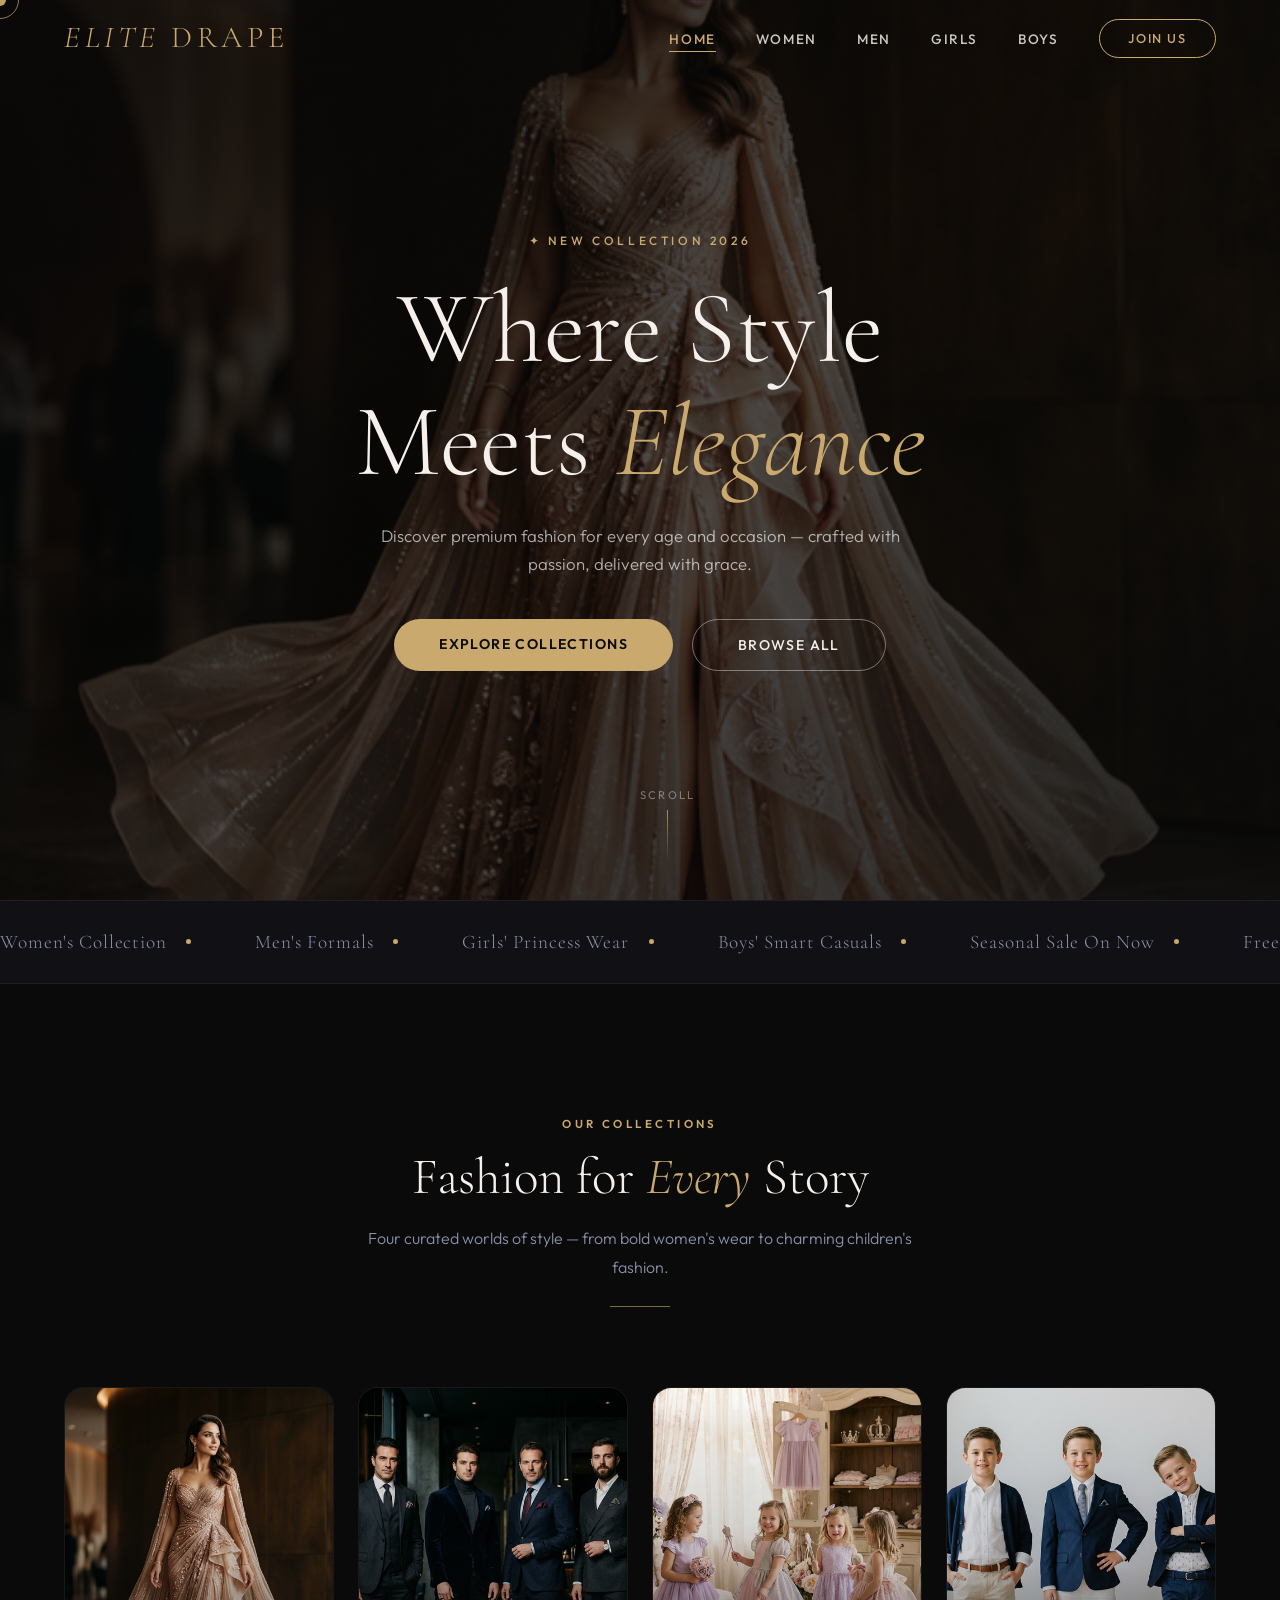
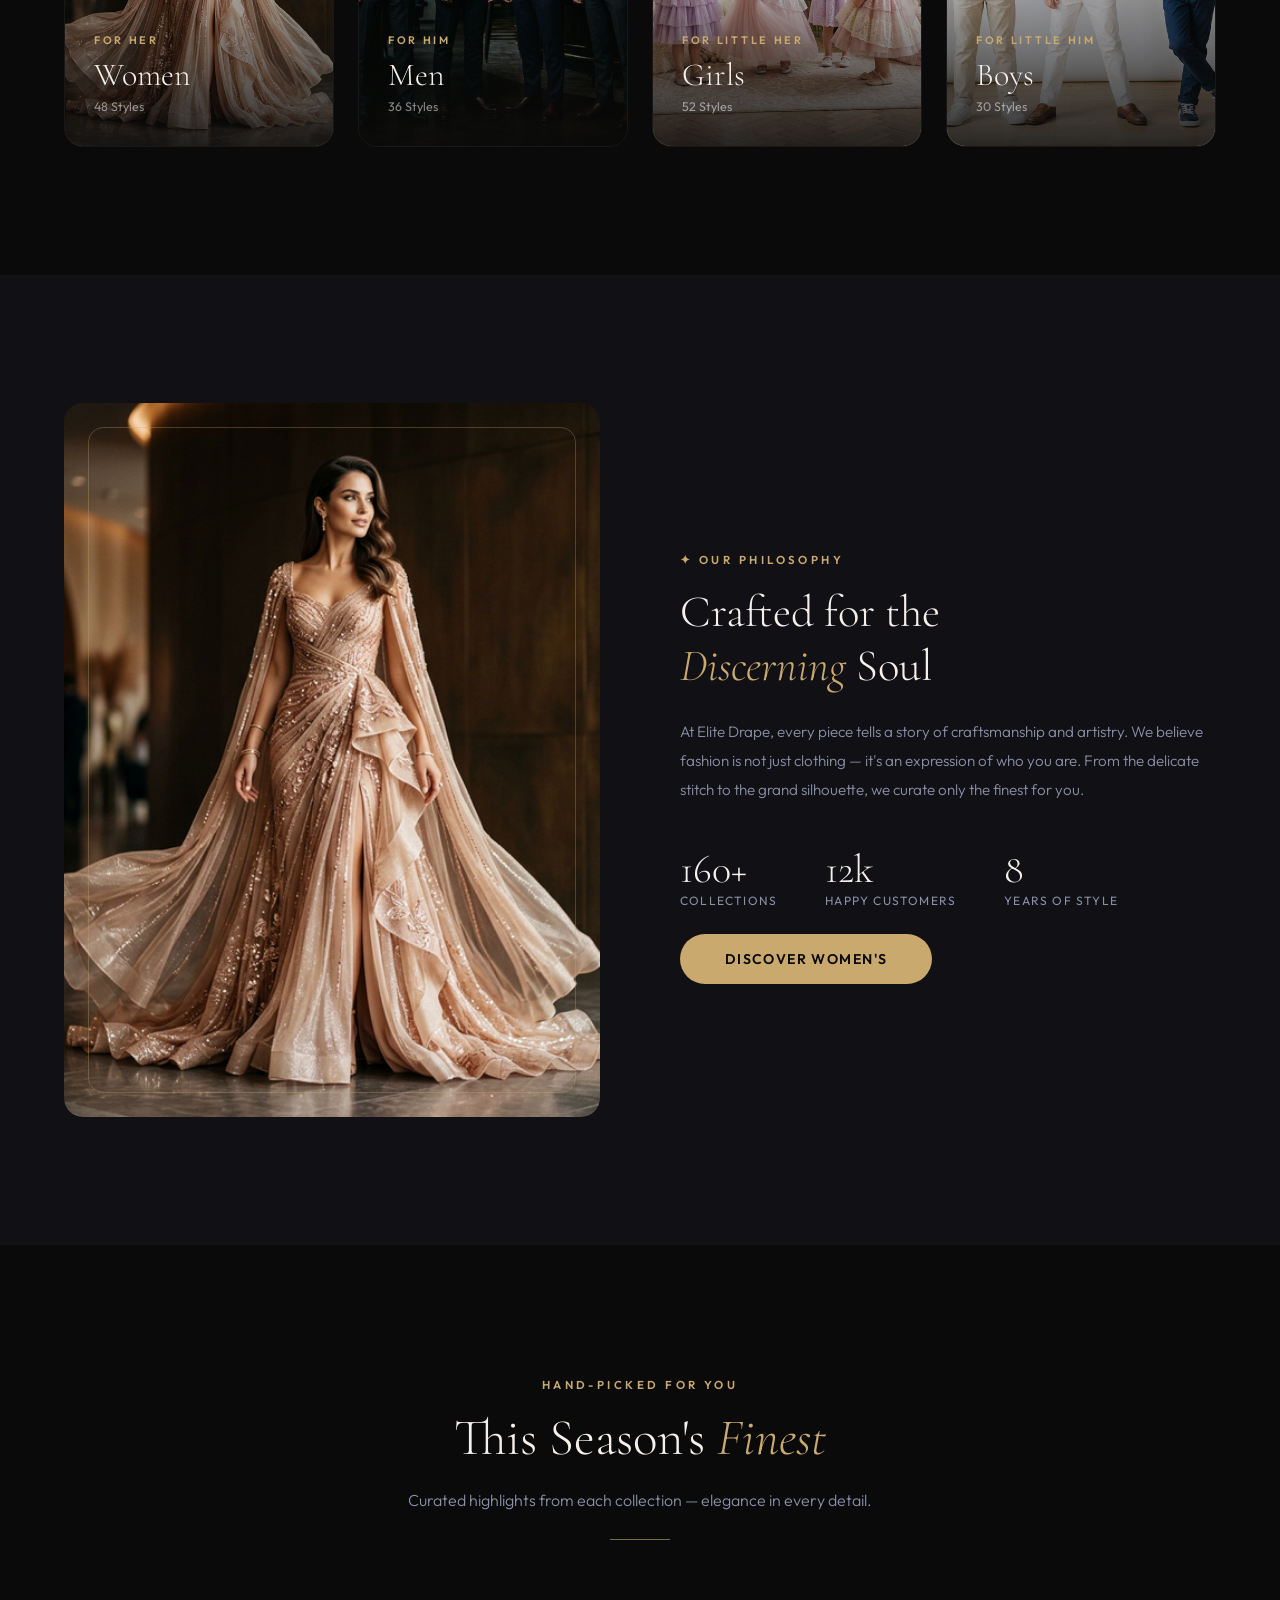
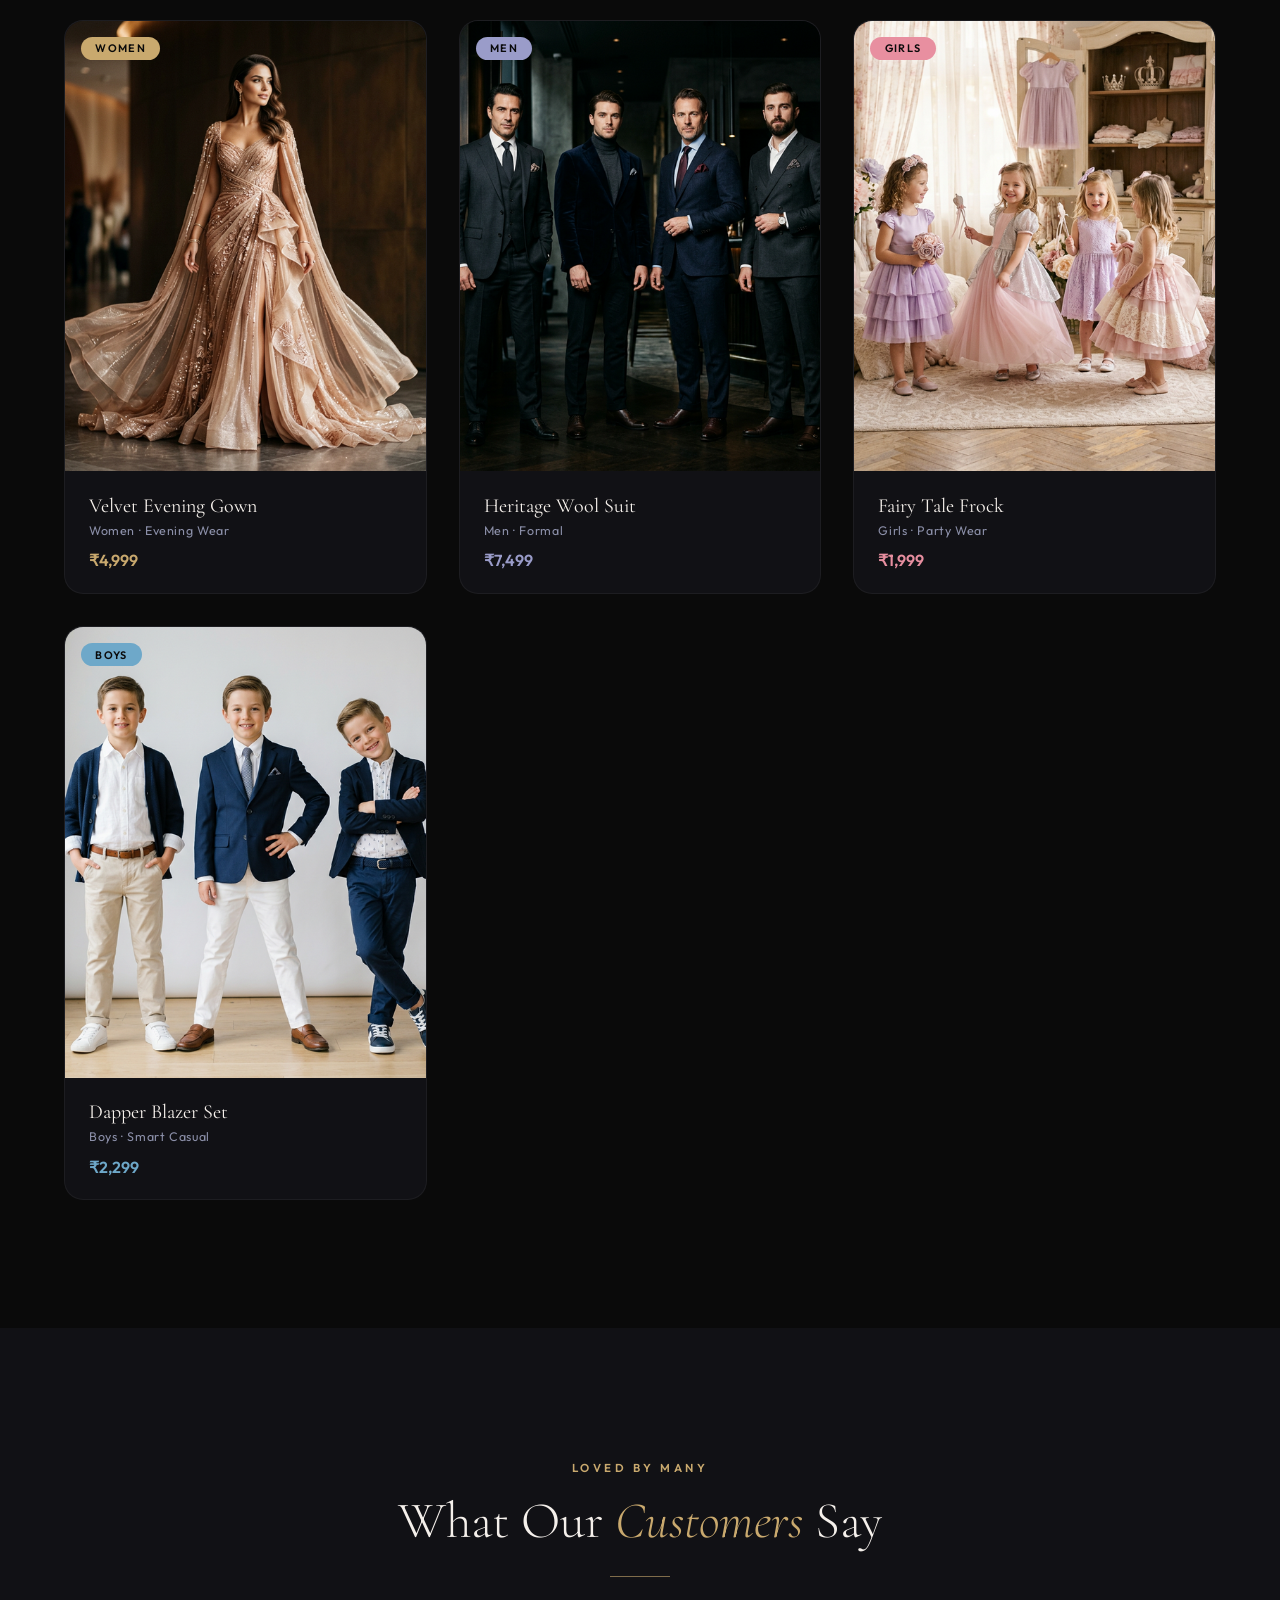
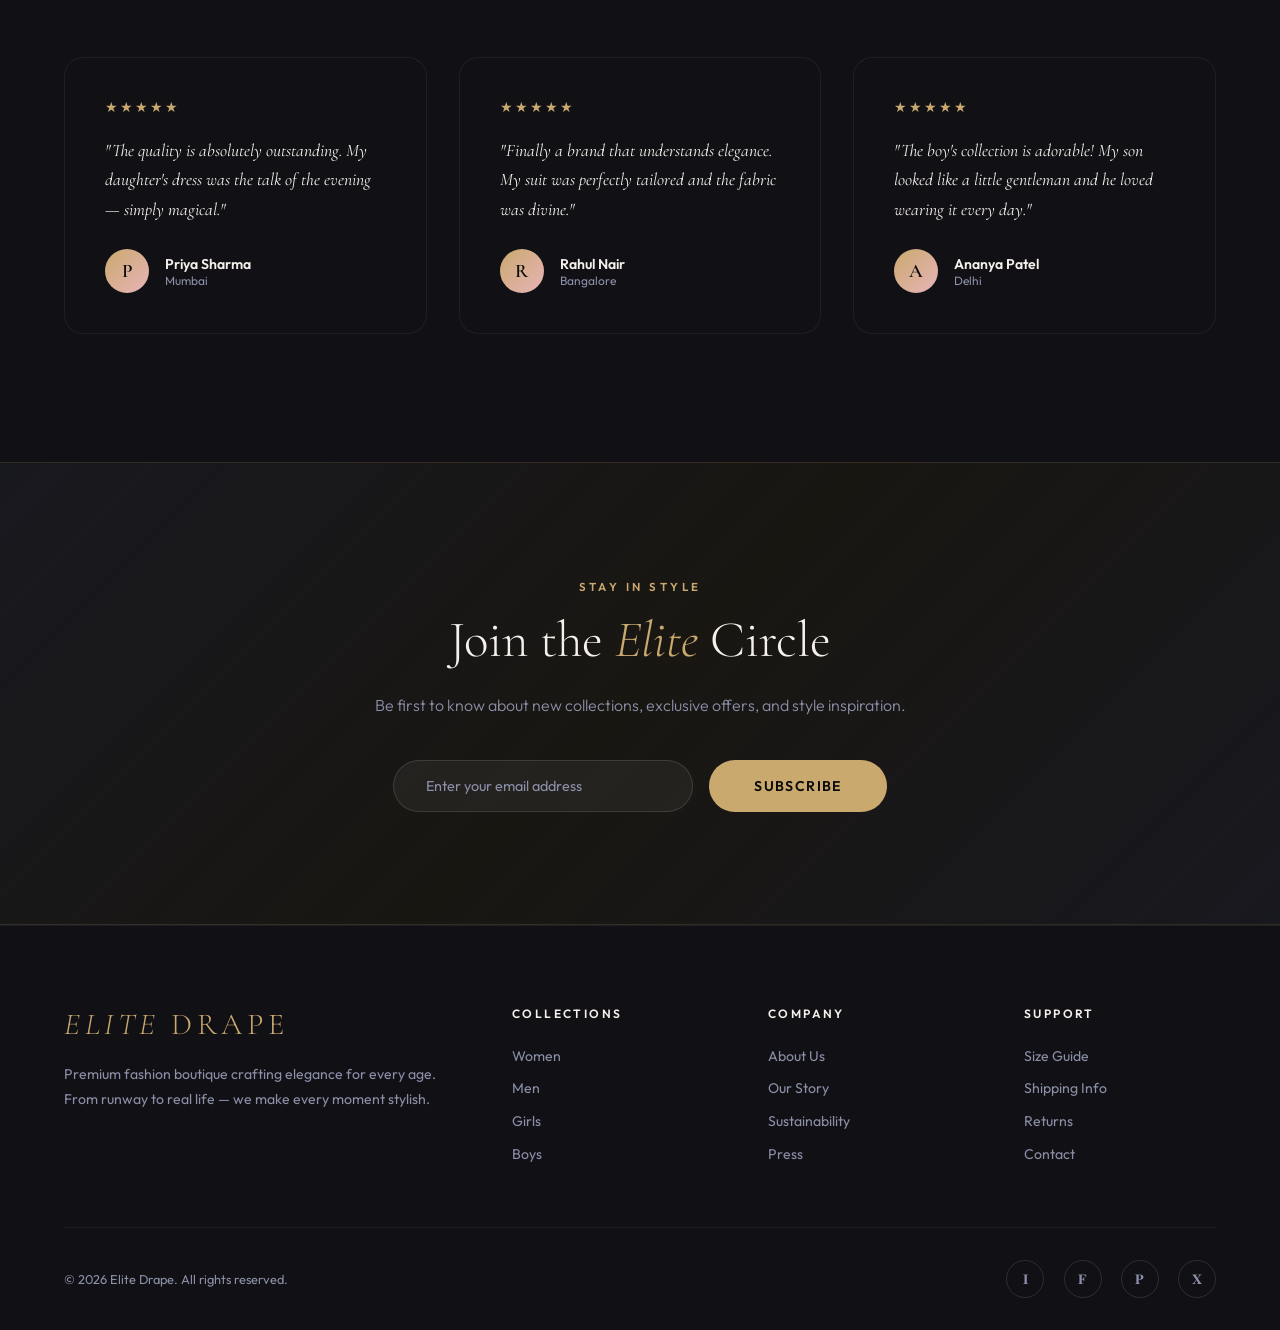
==== fashion-boutique/index.html @ e51dd683 "inital commits" ====
<!DOCTYPE html>
<html lang="en">
<head>
  <meta charset="UTF-8" />
  <meta name="viewport" content="width=device-width, initial-scale=1.0" />
  <title>Elite Drape — Luxury Fashion Boutique</title>
  <meta name="description" content="Elite Drape — Premium fashion for Women, Men, Girls and Boys. Discover stunning collections crafted with elegance." />
  <link rel="stylesheet" href="style.css" />
</head>
<body>

<!-- Loader -->
<div class="loader" id="loader">
  <div class="loader-logo"><em>Elite</em> Drape</div>
  <div class="loader-bar-wrap"><div class="loader-bar"></div></div>
</div>

<!-- Page Transition -->
<div class="page-transition"></div>

<!-- Custom Cursor -->
<div class="cursor"></div>
<div class="cursor-ring"></div>

<!-- ── NAVBAR ── -->
<nav class="navbar" id="navbar">
  <a href="index.html" class="nav-logo"><em>Elite</em> Drape</a>
  <ul class="nav-links" id="navLinks">
    <li><a href="index.html">Home</a></li>
    <li><a href="women.html">Women</a></li>
    <li><a href="men.html">Men</a></li>
    <li><a href="girls.html">Girls</a></li>
    <li><a href="boys.html">Boys</a></li>
    <li><a href="#newsletter" class="nav-cta">Join Us</a></li>
  </ul>
  <div class="hamburger" id="hamburger">
    <span></span><span></span><span></span>
  </div>
</nav>

<!-- ── HERO ── -->
<section class="hero" id="home">
  <div class="hero-bg" style="background-image: url('images/hero_women_1772987467261.png');"></div>
  <div class="hero-overlay"></div>
  <div class="hero-content">
    <span class="hero-label">✦ New Collection 2026</span>
    <h1 class="hero-title">Where Style<br>Meets <em>Elegance</em></h1>
    <p class="hero-subtitle">Discover premium fashion for every age and occasion — crafted with passion, delivered with grace.</p>
    <div class="hero-actions">
      <a href="women.html" class="btn-primary">Explore Collections</a>
      <a href="#categories" class="btn-outline">Browse All</a>
    </div>
  </div>
  <div class="hero-scroll-hint">
    <span>Scroll</span>
    <div class="scroll-line"></div>
  </div>
</section>

<!-- ── MARQUEE ── -->
<div class="marquee-section">
  <div class="marquee-track" id="marquee">
    <div class="marquee-item">Women's Collection <span class="marquee-dot"></span></div>
    <div class="marquee-item">Men's Formals <span class="marquee-dot"></span></div>
    <div class="marquee-item">Girls' Princess Wear <span class="marquee-dot"></span></div>
    <div class="marquee-item">Boys' Smart Casuals <span class="marquee-dot"></span></div>
    <div class="marquee-item">Seasonal Sale On Now <span class="marquee-dot"></span></div>
    <div class="marquee-item">Free Shipping Over ₹999 <span class="marquee-dot"></span></div>
    <div class="marquee-item">Women's Collection <span class="marquee-dot"></span></div>
    <div class="marquee-item">Men's Formals <span class="marquee-dot"></span></div>
    <div class="marquee-item">Girls' Princess Wear <span class="marquee-dot"></span></div>
    <div class="marquee-item">Boys' Smart Casuals <span class="marquee-dot"></span></div>
    <div class="marquee-item">Seasonal Sale On Now <span class="marquee-dot"></span></div>
    <div class="marquee-item">Free Shipping Over ₹999 <span class="marquee-dot"></span></div>
  </div>
</div>

<!-- ── CATEGORIES ── -->
<section class="section" id="categories">
  <div class="container">
    <div class="section-header reveal">
      <span class="section-tag">Our Collections</span>
      <h2 class="section-title">Fashion for <em>Every</em> Story</h2>
      <p class="section-desc">Four curated worlds of style — from bold women's wear to charming children's fashion.</p>
      <div class="divider"></div>
    </div>
    <div class="categories-grid">
      <a href="women.html" class="category-card reveal reveal-delay-1">
        <img src="images/hero_women_1772987467261.png" alt="Women's Collection" />
        <div class="category-card-overlay">
          <span class="category-card-label">For Her</span>
          <h3 class="category-card-name">Women</h3>
          <p class="category-card-count">48 Styles</p>
        </div>
        <div class="category-card-arrow">→</div>
      </a>
      <a href="men.html" class="category-card reveal reveal-delay-2">
        <img src="images/hero_men_1772987524815.png" alt="Men's Collection" />
        <div class="category-card-overlay">
          <span class="category-card-label">For Him</span>
          <h3 class="category-card-name">Men</h3>
          <p class="category-card-count">36 Styles</p>
        </div>
        <div class="category-card-arrow">→</div>
      </a>
      <a href="girls.html" class="category-card reveal reveal-delay-3">
        <img src="images/hero_girls_1772987487366.png" alt="Girls' Collection" />
        <div class="category-card-overlay">
          <span class="category-card-label">For Little Her</span>
          <h3 class="category-card-name">Girls</h3>
          <p class="category-card-count">52 Styles</p>
        </div>
        <div class="category-card-arrow">→</div>
      </a>
      <a href="boys.html" class="category-card reveal reveal-delay-4">
        <img src="images/hero_boys_1772987503543.png" alt="Boys' Collection" />
        <div class="category-card-overlay">
          <span class="category-card-label">For Little Him</span>
          <h3 class="category-card-name">Boys</h3>
          <p class="category-card-count">30 Styles</p>
        </div>
        <div class="category-card-arrow">→</div>
      </a>
    </div>
  </div>
</section>

<!-- ── FEATURE / STORY ── -->
<section class="section" style="background: var(--clr-surface);">
  <div class="container">
    <div class="feature-section">
      <div class="feature-img-wrap reveal">
        <img src="images/hero_women_1772987467261.png" alt="Our Story" />
        <div class="feature-img-frame"></div>
      </div>
      <div class="feature-content reveal reveal-delay-2">
        <p class="feature-tag">✦ Our Philosophy</p>
        <h2 class="feature-title">Crafted for the<br><em>Discerning</em> Soul</h2>
        <p class="feature-desc">At Elite Drape, every piece tells a story of craftsmanship and artistry. We believe fashion is not just clothing — it's an expression of who you are. From the delicate stitch to the grand silhouette, we curate only the finest for you.</p>
        <div class="feature-stats">
          <div>
            <div class="stat-num"><span class="count-up" data-count="166" data-suffix="+">0+</span></div>
            <div class="stat-label">Collections</div>
          </div>
          <div>
            <div class="stat-num"><span class="count-up" data-count="12" data-suffix="k">0k</span></div>
            <div class="stat-label">Happy Customers</div>
          </div>
          <div>
            <div class="stat-num"><span class="count-up" data-count="8" data-suffix="">0</span></div>
            <div class="stat-label">Years of Style</div>
          </div>
        </div>
        <a href="women.html" class="btn-primary">Discover Women's</a>
      </div>
    </div>
  </div>
</section>

<!-- ── FEATURED PRODUCTS ── -->
<section class="section" id="featured">
  <div class="container">
    <div class="section-header reveal">
      <span class="section-tag">Hand-Picked For You</span>
      <h2 class="section-title">This Season's <em>Finest</em></h2>
      <p class="section-desc">Curated highlights from each collection — elegance in every detail.</p>
      <div class="divider"></div>
    </div>
    <div class="products-grid">
      <!-- Women -->
      <div class="product-card reveal reveal-delay-1">
        <div class="product-img-wrap">
          <img src="images/hero_women_1772987467261.png" alt="Evening Gown" />
          <span class="product-badge">Women</span>
          <div class="product-overlay"><div class="product-overlay-btn">View Details</div></div>
        </div>
        <div class="product-info">
          <h3 class="product-name">Velvet Evening Gown</h3>
          <p class="product-meta">Women · Evening Wear</p>
          <p class="product-price">₹4,999</p>
        </div>
      </div>
      <!-- Men -->
      <div class="product-card reveal reveal-delay-2">
        <div class="product-img-wrap">
          <img src="images/hero_men_1772987524815.png" alt="Classic Suit" />
          <span class="product-badge" style="background: var(--men-accent)">Men</span>
          <div class="product-overlay"><div class="product-overlay-btn">View Details</div></div>
        </div>
        <div class="product-info">
          <h3 class="product-name">Heritage Wool Suit</h3>
          <p class="product-meta">Men · Formal</p>
          <p class="product-price" style="color: var(--men-accent)">₹7,499</p>
        </div>
      </div>
      <!-- Girls -->
      <div class="product-card reveal reveal-delay-3">
        <div class="product-img-wrap">
          <img src="images/hero_girls_1772987487366.png" alt="Princess Dress" />
          <span class="product-badge" style="background: var(--girls-accent)">Girls</span>
          <div class="product-overlay"><div class="product-overlay-btn">View Details</div></div>
        </div>
        <div class="product-info">
          <h3 class="product-name">Fairy Tale Frock</h3>
          <p class="product-meta">Girls · Party Wear</p>
          <p class="product-price" style="color: var(--girls-accent)">₹1,999</p>
        </div>
      </div>
      <!-- Boys -->
      <div class="product-card reveal reveal-delay-4">
        <div class="product-img-wrap">
          <img src="images/hero_boys_1772987503543.png" alt="Boys Blazer" />
          <span class="product-badge" style="background: var(--boys-accent)">Boys</span>
          <div class="product-overlay"><div class="product-overlay-btn">View Details</div></div>
        </div>
        <div class="product-info">
          <h3 class="product-name">Dapper Blazer Set</h3>
          <p class="product-meta">Boys · Smart Casual</p>
          <p class="product-price" style="color: var(--boys-accent)">₹2,299</p>
        </div>
      </div>
    </div>
  </div>
</section>

<!-- ── TESTIMONIALS ── -->
<section class="section" style="background: var(--clr-surface);">
  <div class="container">
    <div class="section-header reveal">
      <span class="section-tag">Loved By Many</span>
      <h2 class="section-title">What Our <em>Customers</em> Say</h2>
      <div class="divider"></div>
    </div>
    <div class="testimonials-grid">
      <div class="testimonial-card reveal reveal-delay-1">
        <div class="testimonial-stars">★★★★★</div>
        <p class="testimonial-text">"The quality is absolutely outstanding. My daughter's dress was the talk of the evening — simply magical."</p>
        <div class="testimonial-author">
          <div class="testimonial-avatar">P</div>
          <div>
            <div class="testimonial-name">Priya Sharma</div>
            <div class="testimonial-role">Mumbai</div>
          </div>
        </div>
      </div>
      <div class="testimonial-card reveal reveal-delay-2">
        <div class="testimonial-stars">★★★★★</div>
        <p class="testimonial-text">"Finally a brand that understands elegance. My suit was perfectly tailored and the fabric was divine."</p>
        <div class="testimonial-author">
          <div class="testimonial-avatar">R</div>
          <div>
            <div class="testimonial-name">Rahul Nair</div>
            <div class="testimonial-role">Bangalore</div>
          </div>
        </div>
      </div>
      <div class="testimonial-card reveal reveal-delay-3">
        <div class="testimonial-stars">★★★★★</div>
        <p class="testimonial-text">"The boy's collection is adorable! My son looked like a little gentleman and he loved wearing it every day."</p>
        <div class="testimonial-author">
          <div class="testimonial-avatar">A</div>
          <div>
            <div class="testimonial-name">Ananya Patel</div>
            <div class="testimonial-role">Delhi</div>
          </div>
        </div>
      </div>
    </div>
  </div>
</section>

<!-- ── NEWSLETTER ── -->
<section class="cta-section" id="newsletter">
  <div class="container">
    <div class="reveal">
      <span class="section-tag">Stay In Style</span>
      <h2 class="section-title">Join the <em>Elite</em> Circle</h2>
      <p class="section-desc">Be first to know about new collections, exclusive offers, and style inspiration.</p>
      <form class="cta-form" onsubmit="return false;">
        <input type="email" placeholder="Enter your email address" id="emailInput" />
        <button type="submit" class="btn-primary">Subscribe</button>
      </form>
    </div>
  </div>
</section>

<!-- ── FOOTER ── -->
<footer>
  <div class="container">
    <div class="footer-grid">
      <div class="footer-brand">
        <span class="nav-logo"><em>Elite</em> Drape</span>
        <p class="footer-about">Premium fashion boutique crafting elegance for every age. From runway to real life — we make every moment stylish.</p>
      </div>
      <div class="footer-col">
        <h4>Collections</h4>
        <ul>
          <li><a href="women.html">Women</a></li>
          <li><a href="men.html">Men</a></li>
          <li><a href="girls.html">Girls</a></li>
          <li><a href="boys.html">Boys</a></li>
        </ul>
      </div>
      <div class="footer-col">
        <h4>Company</h4>
        <ul>
          <li><a href="#">About Us</a></li>
          <li><a href="#">Our Story</a></li>
          <li><a href="#">Sustainability</a></li>
          <li><a href="#">Press</a></li>
        </ul>
      </div>
      <div class="footer-col">
        <h4>Support</h4>
        <ul>
          <li><a href="#">Size Guide</a></li>
          <li><a href="#">Shipping Info</a></li>
          <li><a href="#">Returns</a></li>
          <li><a href="#">Contact</a></li>
        </ul>
      </div>
    </div>
    <div class="footer-bottom">
      <p>© 2026 Elite Drape. All rights reserved.</p>
      <div class="social-links">
        <a href="#" title="Instagram">𝐈</a>
        <a href="#" title="Facebook">𝐅</a>
        <a href="#" title="Pinterest">𝐏</a>
        <a href="#" title="Twitter">𝐗</a>
      </div>
    </div>
  </div>
</footer>

<script src="main.js"></script>
</body>
</html>
---- fashion-boutique/style.css ----
/* ===========================
   ELITE DRAPE — Global Styles
   =========================== */

@import url('https://fonts.googleapis.com/css2?family=Cormorant+Garamond:ital,wght@0,300;0,400;0,600;1,300;1,400&family=Outfit:wght@300;400;500;600;700&display=swap');

/* ── CSS Variables ── */
:root {
  --clr-bg: #0a0a0a;
  --clr-surface: #111115;
  --clr-surface2: #18181f;
  --clr-gold: #c9a96e;
  --clr-gold-light: #e8cfa0;
  --clr-rose: #e8b4b8;
  --clr-slate: #8b8fa8;
  --clr-white: #f5f0eb;
  --clr-text: #ccc8c0;

  /* Category accent colors */
  --women-accent: #c9a96e;
  --girls-accent: #e88fa0;
  --boys-accent: #6ea8c9;
  --men-accent: #9a9cc9;

  --ff-serif: 'Cormorant Garamond', serif;
  --ff-sans: 'Outfit', sans-serif;

  --radius: 1.2rem;
  --radius-sm: 0.6rem;
  --transition: 0.45s cubic-bezier(0.25, 0.46, 0.45, 0.94);
  --transition-fast: 0.25s ease;
  --shadow-xl: 0 25px 60px rgba(0,0,0,0.6);
  --shadow-glow: 0 0 40px rgba(201,169,110,0.15);
}

/* ── Reset ── */
*, *::before, *::after { box-sizing: border-box; margin: 0; padding: 0; }
html { scroll-behavior: smooth; }
body {
  font-family: var(--ff-sans);
  background: var(--clr-bg);
  color: var(--clr-text);
  overflow-x: hidden;
  cursor: none;
}

a { text-decoration: none; color: inherit; }
img { max-width: 100%; display: block; }
ul { list-style: none; }

/* ── Custom Cursor ── */
.cursor {
  width: 12px; height: 12px;
  background: var(--clr-gold);
  border-radius: 50%;
  position: fixed; top: 0; left: 0;
  pointer-events: none; z-index: 9999;
  transform: translate(-50%, -50%);
  transition: transform 0.1s, width 0.3s, height 0.3s, background 0.3s;
  mix-blend-mode: difference;
}
.cursor-ring {
  width: 38px; height: 38px;
  border: 1.5px solid var(--clr-gold);
  border-radius: 50%;
  position: fixed; top: 0; left: 0;
  pointer-events: none; z-index: 9998;
  transform: translate(-50%, -50%);
  transition: transform 0.18s cubic-bezier(0.25, 0.46, 0.45, 0.94), width 0.3s, height 0.3s;
  opacity: 0.7;
}
body:hover .cursor { width: 12px; }

/* ── Navbar ── */
.navbar {
  position: fixed; top: 0; left: 0; width: 100%;
  z-index: 1000;
  padding: 1.2rem 4rem;
  display: flex; align-items: center; justify-content: space-between;
  transition: background var(--transition), box-shadow var(--transition);
  backdrop-filter: blur(0px);
}
.navbar.scrolled {
  background: rgba(10,10,10,0.92);
  backdrop-filter: blur(20px);
  box-shadow: 0 2px 40px rgba(0,0,0,0.4);
}
.nav-logo {
  font-family: var(--ff-serif);
  font-size: 1.9rem;
  font-weight: 300;
  letter-spacing: 0.15em;
  color: var(--clr-gold);
  text-transform: uppercase;
}
.nav-logo span { font-style: italic; color: var(--clr-white); }
.nav-links {
  display: flex; gap: 2.5rem; align-items: center;
}
.nav-links a {
  font-size: 0.85rem;
  font-weight: 500;
  letter-spacing: 0.12em;
  text-transform: uppercase;
  color: var(--clr-text);
  position: relative;
  transition: color var(--transition-fast);
}
.nav-links a::after {
  content: '';
  position: absolute; bottom: -4px; left: 0;
  width: 0; height: 1px;
  background: var(--clr-gold);
  transition: width var(--transition);
}
.nav-links a:hover, .nav-links a.active { color: var(--clr-gold); }
.nav-links a:hover::after, .nav-links a.active::after { width: 100%; }
.nav-cta {
  padding: 0.65rem 1.8rem;
  border: 1px solid var(--clr-gold);
  border-radius: 2rem;
  color: var(--clr-gold) !important;
  font-size: 0.8rem !important;
  transition: background var(--transition-fast), color var(--transition-fast) !important;
}
.nav-cta:hover { background: var(--clr-gold); color: var(--clr-bg) !important; }
.nav-cta::after { display: none !important; }

/* Mobile hamburger */
.hamburger {
  display: none; flex-direction: column; gap: 5px;
  cursor: none; padding: 4px;
}
.hamburger span {
  display: block; width: 26px; height: 2px;
  background: var(--clr-gold);
  transition: var(--transition);
}
.hamburger.open span:nth-child(1) { transform: translateY(7px) rotate(45deg); }
.hamburger.open span:nth-child(2) { opacity: 0; }
.hamburger.open span:nth-child(3) { transform: translateY(-7px) rotate(-45deg); }

/* ── Hero Section ── */
.hero {
  height: 100vh; min-height: 680px;
  position: relative;
  display: flex; align-items: center; justify-content: center;
  overflow: hidden;
}
.hero-bg {
  position: absolute; inset: 0;
  background-size: cover; background-position: center;
  transform: scale(1.08);
  animation: heroZoom 12s ease-in-out infinite alternate;
  filter: brightness(0.45);
}
@keyframes heroZoom {
  from { transform: scale(1.08); }
  to   { transform: scale(1.0); }
}
.hero-overlay {
  position: absolute; inset: 0;
  background: linear-gradient(135deg,
    rgba(10,10,10,0.8) 0%,
    rgba(10,10,10,0.3) 50%,
    rgba(10,10,10,0.7) 100%);
}
.hero-content {
  position: relative; z-index: 2;
  text-align: center;
  max-width: 900px; padding: 2rem;
}
.hero-label {
  display: inline-block;
  font-size: 0.75rem; font-weight: 500;
  letter-spacing: 0.3em; text-transform: uppercase;
  color: var(--clr-gold);
  margin-bottom: 1.5rem;
  opacity: 0; animation: fadeUp 0.8s 0.3s forwards;
}
.hero-title {
  font-family: var(--ff-serif);
  font-size: clamp(3.5rem, 8vw, 7rem);
  font-weight: 300;
  line-height: 1.1;
  color: var(--clr-white);
  margin-bottom: 1.5rem;
  opacity: 0; animation: fadeUp 0.9s 0.5s forwards;
}
.hero-title em { font-style: italic; color: var(--clr-gold); }
.hero-subtitle {
  font-size: 1.05rem; font-weight: 300;
  color: rgba(255,255,255,0.65);
  max-width: 520px; margin: 0 auto 2.5rem;
  line-height: 1.7;
  opacity: 0; animation: fadeUp 0.9s 0.7s forwards;
}
.hero-actions {
  display: flex; gap: 1.2rem; justify-content: center; flex-wrap: wrap;
  opacity: 0; animation: fadeUp 0.9s 0.9s forwards;
}
.btn-primary {
  padding: 1rem 2.8rem;
  background: var(--clr-gold);
  color: var(--clr-bg);
  border: none; border-radius: 3rem;
  font-family: var(--ff-sans);
  font-size: 0.88rem; font-weight: 600;
  letter-spacing: 0.1em; text-transform: uppercase;
  cursor: none;
  transition: transform var(--transition), box-shadow var(--transition), background var(--transition);
}
.btn-primary:hover {
  transform: translateY(-3px);
  box-shadow: 0 15px 40px rgba(201,169,110,0.4);
  background: var(--clr-gold-light);
}
.btn-outline {
  padding: 1rem 2.8rem;
  border: 1.5px solid rgba(255,255,255,0.4);
  color: var(--clr-white);
  border-radius: 3rem;
  font-family: var(--ff-sans);
  font-size: 0.88rem; font-weight: 500;
  letter-spacing: 0.1em; text-transform: uppercase;
  cursor: none;
  transition: border-color var(--transition), background var(--transition), color var(--transition);
}
.btn-outline:hover {
  border-color: var(--clr-gold);
  background: rgba(201,169,110,0.1);
  color: var(--clr-gold);
}
.hero-scroll-hint {
  position: absolute; bottom: 2.5rem; left: 50%;
  transform: translateX(-50%);
  display: flex; flex-direction: column; align-items: center; gap: 0.5rem;
  opacity: 0; animation: fadeUp 1s 1.5s forwards;
}
.hero-scroll-hint span {
  font-size: 0.7rem; letter-spacing: 0.2em; text-transform: uppercase;
  color: rgba(255,255,255,0.4);
}
.scroll-line {
  width: 1px; height: 50px;
  background: linear-gradient(to bottom, rgba(201,169,110,0.8), transparent);
  animation: scrollPulse 2s ease-in-out infinite;
}
@keyframes scrollPulse {
  0%,100% { opacity: 0.4; transform: scaleY(1); }
  50%      { opacity: 1;   transform: scaleY(1.15); }
}

/* ── Section Shared ── */
.section { padding: 8rem 4rem; }
.section-sm { padding: 5rem 4rem; }
.container { max-width: 1300px; margin: 0 auto; }
.section-header { text-align: center; margin-bottom: 5rem; }
.section-tag {
  display: inline-block;
  font-size: 0.72rem; font-weight: 600;
  letter-spacing: 0.3em; text-transform: uppercase;
  color: var(--accent, var(--clr-gold));
  margin-bottom: 1rem;
}
.section-title {
  font-family: var(--ff-serif);
  font-size: clamp(2.2rem, 4vw, 3.8rem);
  font-weight: 300;
  color: var(--clr-white);
  line-height: 1.2;
  margin-bottom: 1rem;
}
.section-title em { font-style: italic; color: var(--accent, var(--clr-gold)); }
.section-desc {
  font-size: 1rem; font-weight: 300;
  color: var(--clr-slate);
  max-width: 560px; margin: 0 auto;
  line-height: 1.8;
}
.divider {
  width: 60px; height: 1px;
  background: var(--accent, var(--clr-gold));
  margin: 1.5rem auto 0;
  opacity: 0.6;
}

/* ── Product Grid ── */
.products-grid {
  display: grid;
  grid-template-columns: repeat(auto-fill, minmax(280px, 1fr));
  gap: 2rem;
}
.product-card {
  background: var(--clr-surface);
  border-radius: var(--radius);
  overflow: hidden;
  border: 1px solid rgba(255,255,255,0.05);
  transition: transform var(--transition), box-shadow var(--transition), border-color var(--transition);
  position: relative;
  group: 1;
}
.product-card:hover {
  transform: translateY(-10px);
  box-shadow: var(--shadow-xl);
  border-color: rgba(201,169,110,0.25);
}
.product-img-wrap {
  position: relative; overflow: hidden;
  aspect-ratio: 4/5;
  background: var(--clr-surface2);
}
.product-img-wrap img {
  width: 100%; height: 100%; object-fit: cover;
  transition: transform 0.8s cubic-bezier(0.25, 0.46, 0.45, 0.94);
}
.product-card:hover .product-img-wrap img {
  transform: scale(1.08);
}
.product-badge {
  position: absolute; top: 1rem; left: 1rem;
  padding: 0.3rem 0.9rem;
  border-radius: 2rem;
  font-size: 0.68rem; font-weight: 600;
  letter-spacing: 0.12em; text-transform: uppercase;
  background: var(--accent, var(--clr-gold));
  color: var(--clr-bg);
}
.product-overlay {
  position: absolute; inset: 0;
  background: linear-gradient(to top, rgba(10,10,10,0.7) 0%, transparent 50%);
  opacity: 0;
  transition: opacity var(--transition);
  display: flex; align-items: flex-end; justify-content: center;
  padding-bottom: 1.5rem;
}
.product-card:hover .product-overlay { opacity: 1; }
.product-overlay-btn {
  padding: 0.7rem 2rem;
  background: var(--clr-white);
  color: var(--clr-bg);
  border-radius: 2rem;
  font-size: 0.78rem; font-weight: 600;
  letter-spacing: 0.1em; text-transform: uppercase;
  transform: translateY(20px);
  transition: transform var(--transition);
  cursor: none;
}
.product-card:hover .product-overlay-btn { transform: translateY(0); }
.product-info {
  padding: 1.4rem 1.5rem;
}
.product-name {
  font-family: var(--ff-serif);
  font-size: 1.25rem; font-weight: 400;
  color: var(--clr-white);
  margin-bottom: 0.3rem;
}
.product-meta {
  font-size: 0.78rem; color: var(--clr-slate);
  letter-spacing: 0.05em;
}
.product-price {
  margin-top: 0.8rem;
  font-size: 1rem; font-weight: 600;
  color: var(--accent, var(--clr-gold));
}

/* ── Feature / Story Section ── */
.feature-section {
  display: grid; grid-template-columns: 1fr 1fr;
  gap: 5rem; align-items: center;
}
.feature-section.reverse { direction: rtl; }
.feature-section.reverse > * { direction: ltr; }
.feature-img-wrap {
  position: relative; border-radius: var(--radius);
  overflow: hidden; aspect-ratio: 3/4;
}
.feature-img-wrap img {
  width: 100%; height: 100%; object-fit: cover;
  transition: transform 0.9s var(--transition);
}
.feature-img-wrap:hover img { transform: scale(1.04); }
.feature-img-frame {
  position: absolute; inset: 1.5rem;
  border: 1px solid rgba(201,169,110,0.3);
  border-radius: calc(var(--radius) - 4px);
  pointer-events: none;
}
.feature-content { padding: 2rem 0; }
.feature-tag {
  font-size: 0.72rem; font-weight: 600;
  letter-spacing: 0.3em; text-transform: uppercase;
  color: var(--accent, var(--clr-gold));
  margin-bottom: 1.2rem;
}
.feature-title {
  font-family: var(--ff-serif);
  font-size: clamp(2rem, 3.5vw, 3rem);
  font-weight: 300; line-height: 1.2;
  color: var(--clr-white);
  margin-bottom: 1.5rem;
}
.feature-title em { font-style: italic; color: var(--accent, var(--clr-gold)); }
.feature-desc {
  font-size: 0.95rem; font-weight: 300;
  color: var(--clr-slate); line-height: 1.9;
  margin-bottom: 2.5rem;
}
.feature-stats {
  display: flex; gap: 3rem; margin-bottom: 2.5rem;
}
.stat-num {
  font-family: var(--ff-serif);
  font-size: 2.5rem; font-weight: 300;
  color: var(--clr-white);
}
.stat-label {
  font-size: 0.75rem; color: var(--clr-slate);
  letter-spacing: 0.1em; text-transform: uppercase;
}

/* ── Category Cards (Homepage) ── */
.categories-grid {
  display: grid;
  grid-template-columns: repeat(4, 1fr);
  gap: 1.5rem;
}
.category-card {
  position: relative; border-radius: var(--radius);
  overflow: hidden; cursor: none;
  aspect-ratio: 3/4;
  border: 1px solid rgba(255,255,255,0.06);
  transition: transform var(--transition), box-shadow var(--transition);
}
.category-card:hover {
  transform: translateY(-8px) scale(1.01);
  box-shadow: var(--shadow-xl);
}
.category-card img {
  width: 100%; height: 100%; object-fit: cover;
  transition: transform 0.9s cubic-bezier(0.25, 0.46, 0.45, 0.94);
}
.category-card:hover img { transform: scale(1.1); }
.category-card-overlay {
  position: absolute; inset: 0;
  background: linear-gradient(to top,
    rgba(10,10,10,0.85) 0%,
    rgba(10,10,10,0.2) 50%,
    transparent 100%);
  display: flex; flex-direction: column;
  justify-content: flex-end;
  padding: 2rem 1.8rem;
  transition: background var(--transition);
}
.category-card-label {
  font-size: 0.68rem; font-weight: 600;
  letter-spacing: 0.25em; text-transform: uppercase;
  color: var(--clr-gold); margin-bottom: 0.5rem;
}
.category-card-name {
  font-family: var(--ff-serif);
  font-size: 2rem; font-weight: 300;
  color: var(--clr-white);
  margin-bottom: 0.3rem;
}
.category-card-count {
  font-size: 0.78rem; color: rgba(255,255,255,0.5);
}
.category-card-arrow {
  position: absolute; top: 1.5rem; right: 1.5rem;
  width: 40px; height: 40px;
  background: rgba(201,169,110,0.15);
  border: 1px solid rgba(201,169,110,0.4);
  border-radius: 50%;
  display: flex; align-items: center; justify-content: center;
  font-size: 1rem; color: var(--clr-gold);
  opacity: 0;
  transform: translate(5px, -5px);
  transition: opacity var(--transition), transform var(--transition);
  backdrop-filter: blur(10px);
}
.category-card:hover .category-card-arrow { opacity: 1; transform: translate(0,0); }

/* ── Marquee Banner ── */
.marquee-section {
  overflow: hidden;
  padding: 1.8rem 0;
  border-top: 1px solid rgba(255,255,255,0.06);
  border-bottom: 1px solid rgba(255,255,255,0.06);
  background: var(--clr-surface);
}
.marquee-track {
  display: flex; gap: 4rem;
  animation: marqueeScroll 25s linear infinite;
  white-space: nowrap;
}
.marquee-track:hover { animation-play-state: paused; }
@keyframes marqueeScroll {
  from { transform: translateX(0); }
  to   { transform: translateX(-50%); }
}
.marquee-item {
  display: flex; align-items: center; gap: 1.2rem;
  font-family: var(--ff-serif);
  font-size: 1.2rem; font-weight: 300;
  color: var(--clr-slate);
  letter-spacing: 0.05em;
  flex-shrink: 0;
}
.marquee-dot {
  width: 5px; height: 5px;
  border-radius: 50%;
  background: var(--clr-gold);
}

/* ── Testimonials ── */
.testimonials-grid {
  display: grid;
  grid-template-columns: repeat(3, 1fr);
  gap: 2rem;
}
.testimonial-card {
  background: var(--clr-surface);
  border: 1px solid rgba(255,255,255,0.06);
  border-radius: var(--radius);
  padding: 2.5rem;
  transition: transform var(--transition), border-color var(--transition);
}
.testimonial-card:hover {
  transform: translateY(-6px);
  border-color: rgba(201,169,110,0.2);
}
.testimonial-stars {
  color: var(--clr-gold);
  font-size: 0.85rem; margin-bottom: 1.2rem;
  letter-spacing: 0.15em;
}
.testimonial-text {
  font-family: var(--ff-serif);
  font-size: 1.1rem; font-style: italic;
  color: var(--clr-white); line-height: 1.7;
  margin-bottom: 1.5rem;
}
.testimonial-author {
  display: flex; align-items: center; gap: 1rem;
}
.testimonial-avatar {
  width: 44px; height: 44px;
  border-radius: 50%;
  background: linear-gradient(135deg, var(--clr-gold), var(--clr-rose));
  display: flex; align-items: center; justify-content: center;
  font-family: var(--ff-serif);
  font-size: 1.2rem; color: var(--clr-bg); font-weight: 600;
}
.testimonial-name {
  font-size: 0.88rem; font-weight: 600; color: var(--clr-white);
}
.testimonial-role {
  font-size: 0.75rem; color: var(--clr-slate);
}

/* ── Newsletter / CTA ── */
.cta-section {
  background: linear-gradient(135deg,
    var(--clr-surface2) 0%,
    rgba(201,169,110,0.08) 50%,
    var(--clr-surface2) 100%);
  border-top: 1px solid rgba(201,169,110,0.15);
  border-bottom: 1px solid rgba(201,169,110,0.15);
  padding: 7rem 4rem;
  text-align: center;
}
.cta-section .section-title { margin-bottom: 1.2rem; }
.cta-form {
  display: flex; gap: 1rem; justify-content: center;
  flex-wrap: wrap; margin-top: 2.5rem;
}
.cta-form input {
  padding: 1rem 2rem;
  background: rgba(255,255,255,0.05);
  border: 1px solid rgba(255,255,255,0.12);
  border-radius: 3rem;
  color: var(--clr-white);
  font-family: var(--ff-sans);
  font-size: 0.9rem; min-width: 300px;
  outline: none;
  transition: border-color var(--transition);
}
.cta-form input:focus { border-color: var(--clr-gold); }
.cta-form input::placeholder { color: var(--clr-slate); }

/* ── Footer ── */
footer {
  background: var(--clr-surface);
  padding: 5rem 4rem 2rem;
  border-top: 1px solid rgba(255,255,255,0.06);
}
.footer-grid {
  display: grid;
  grid-template-columns: 2fr 1fr 1fr 1fr;
  gap: 4rem;
  margin-bottom: 4rem;
}
.footer-brand .nav-logo { margin-bottom: 1.2rem; display: block; }
.footer-about {
  font-size: 0.88rem; line-height: 1.8;
  color: var(--clr-slate);
}
.footer-col h4 {
  font-size: 0.75rem; font-weight: 600;
  letter-spacing: 0.2em; text-transform: uppercase;
  color: var(--clr-white); margin-bottom: 1.5rem;
}
.footer-col ul { display: flex; flex-direction: column; gap: 0.8rem; }
.footer-col ul li a {
  font-size: 0.88rem; color: var(--clr-slate);
  transition: color var(--transition-fast);
}
.footer-col ul li a:hover { color: var(--clr-gold); }
.footer-bottom {
  border-top: 1px solid rgba(255,255,255,0.06);
  padding-top: 2rem;
  display: flex; align-items: center; justify-content: space-between;
  flex-wrap: wrap; gap: 1rem;
}
.footer-bottom p { font-size: 0.8rem; color: var(--clr-slate); }
.social-links { display: flex; gap: 1.2rem; }
.social-links a {
  width: 38px; height: 38px;
  border: 1px solid rgba(255,255,255,0.12);
  border-radius: 50%;
  display: flex; align-items: center; justify-content: center;
  font-size: 0.9rem; color: var(--clr-slate);
  transition: border-color var(--transition-fast), color var(--transition-fast), background var(--transition-fast);
}
.social-links a:hover {
  border-color: var(--clr-gold);
  color: var(--clr-gold);
  background: rgba(201,169,110,0.08);
}

/* ── Page Hero (Inner pages) ── */
.page-hero {
  height: 75vh; min-height: 520px;
  position: relative;
  display: flex; align-items: flex-end;
  padding-bottom: 6rem;
  overflow: hidden;
}
.page-hero-bg {
  position: absolute; inset: 0;
  background-size: cover; background-position: center;
  transform: scale(1.06);
  animation: heroZoom 14s ease-in-out infinite alternate;
  filter: brightness(0.38);
}
.page-hero-overlay {
  position: absolute; inset: 0;
  background: linear-gradient(to top,
    rgba(10,10,10,0.95) 0%,
    rgba(10,10,10,0.2) 60%,
    transparent 100%);
}
.page-hero-content {
  position: relative; z-index: 2;
  padding: 0 4rem;
  max-width: 1300px; margin: 0 auto; width: 100%;
}
.page-hero-breadcrumb {
  font-size: 0.75rem; font-weight: 500;
  letter-spacing: 0.2em; text-transform: uppercase;
  color: var(--accent, var(--clr-gold));
  margin-bottom: 1rem;
}
.page-hero-title {
  font-family: var(--ff-serif);
  font-size: clamp(3.5rem, 7vw, 6.5rem);
  font-weight: 300; line-height: 1.05;
  color: var(--clr-white);
  margin-bottom: 0.8rem;
}
.page-hero-title em { font-style: italic; color: var(--accent, var(--clr-gold)); }
.page-hero-subtitle {
  font-size: 1rem; font-weight: 300;
  color: rgba(255,255,255,0.55);
  max-width: 480px; line-height: 1.7;
}

/* ── Filter Bar ── */
.filter-bar {
  display: flex; align-items: center; gap: 1rem;
  flex-wrap: wrap;
  padding: 2rem 0;
  border-bottom: 1px solid rgba(255,255,255,0.07);
  margin-bottom: 3rem;
}
.filter-label {
  font-size: 0.75rem; font-weight: 600;
  letter-spacing: 0.15em; text-transform: uppercase;
  color: var(--clr-slate);
  margin-right: 0.5rem;
}
.filter-btn {
  padding: 0.5rem 1.4rem;
  border: 1px solid rgba(255,255,255,0.1);
  border-radius: 2rem;
  background: transparent;
  color: var(--clr-slate);
  font-family: var(--ff-sans);
  font-size: 0.78rem; font-weight: 500;
  letter-spacing: 0.08em;
  cursor: none;
  transition: all var(--transition-fast);
}
.filter-btn:hover, .filter-btn.active {
  border-color: var(--accent, var(--clr-gold));
  color: var(--accent, var(--clr-gold));
  background: rgba(201,169,110,0.07);
}

/* ── Scroll Reveal ── */
.reveal {
  opacity: 0;
  transform: translateY(40px);
  transition: opacity 0.85s cubic-bezier(0.25, 0.46, 0.45, 0.94),
              transform 0.85s cubic-bezier(0.25, 0.46, 0.45, 0.94);
}
.reveal.visible {
  opacity: 1;
  transform: translateY(0);
}
.reveal-delay-1 { transition-delay: 0.1s; }
.reveal-delay-2 { transition-delay: 0.2s; }
.reveal-delay-3 { transition-delay: 0.3s; }
.reveal-delay-4 { transition-delay: 0.4s; }
.reveal-delay-5 { transition-delay: 0.5s; }

/* ── Loading Screen ── */
.loader {
  position: fixed; inset: 0;
  background: var(--clr-bg);
  z-index: 9990;
  display: flex; flex-direction: column;
  align-items: center; justify-content: center;
  gap: 2rem;
  transition: opacity 0.8s ease, visibility 0.8s ease;
}
.loader.hidden { opacity: 0; visibility: hidden; }
.loader-logo {
  font-family: var(--ff-serif);
  font-size: 2.5rem; font-weight: 300;
  letter-spacing: 0.3em;
  color: var(--clr-white);
  opacity: 0; animation: fadeUp 0.6s 0.2s forwards;
}
.loader-logo em { font-style: italic; color: var(--clr-gold); }
.loader-bar-wrap {
  width: 200px; height: 1px;
  background: rgba(255,255,255,0.1);
  overflow: hidden;
  opacity: 0; animation: fadeUp 0.6s 0.5s forwards;
}
.loader-bar {
  height: 100%;
  background: linear-gradient(90deg, var(--clr-gold), var(--clr-rose));
  animation: loadProgress 1.5s ease-in-out forwards;
  animation-delay: 0.7s;
  width: 0;
}
@keyframes loadProgress {
  to { width: 100%; }
}

/* ── Utility Animations ── */
@keyframes fadeUp {
  from { opacity: 0; transform: translateY(25px); }
  to   { opacity: 1; transform: translateY(0); }
}
@keyframes fadeIn {
  from { opacity: 0; }
  to   { opacity: 1; }
}
@keyframes float {
  0%,100% { transform: translateY(0px); }
  50%      { transform: translateY(-12px); }
}
.float-anim { animation: float 5s ease-in-out infinite; }

/* ── Page Transition ── */
.page-transition {
  position: fixed; inset: 0;
  background: var(--clr-gold);
  z-index: 8000;
  transform: scaleX(0);
  transform-origin: left;
}
.page-transition.enter { animation: slideIn 0.5s ease forwards; }
.page-transition.exit  { animation: slideOut 0.5s ease forwards; }
@keyframes slideIn {
  from { transform: scaleX(0); transform-origin: left; }
  to   { transform: scaleX(1); transform-origin: left; }
}
@keyframes slideOut {
  from { transform: scaleX(1); transform-origin: right; }
  to   { transform: scaleX(0); transform-origin: right; }
}

/* ── Responsive ── */
@media (max-width: 1100px) {
  .categories-grid { grid-template-columns: repeat(2, 1fr); }
  .footer-grid { grid-template-columns: 1fr 1fr; }
  .feature-section { grid-template-columns: 1fr; gap: 3rem; }
  .feature-section.reverse { direction: ltr; }
}
@media (max-width: 768px) {
  .navbar { padding: 1rem 2rem; }
  .nav-links { display: none; position: fixed; inset: 0; top: 70px; background: rgba(10,10,10,0.97); flex-direction: column; align-items: center; justify-content: center; gap: 2.5rem; backdrop-filter: blur(20px); }
  .nav-links.open { display: flex; animation: fadeIn 0.3s ease; }
  .hamburger { display: flex; }
  .section, .section-sm { padding: 5rem 1.5rem; }
  .page-hero-content { padding: 0 1.5rem; }
  .categories-grid { grid-template-columns: repeat(2, 1fr); gap: 1rem; }
  .testimonials-grid { grid-template-columns: 1fr; }
  .products-grid { grid-template-columns: repeat(2, 1fr); gap: 1rem; }
  .footer-grid { grid-template-columns: 1fr; gap: 2.5rem; }
  .cta-section { padding: 5rem 1.5rem; }
  .feature-stats { gap: 2rem; }
}
@media (max-width: 480px) {
  .categories-grid { grid-template-columns: 1fr; }
  .products-grid { grid-template-columns: 1fr; }
  .hero-actions { flex-direction: column; align-items: center; }
  .btn-primary, .btn-outline { width: 280px; text-align: center; }
}
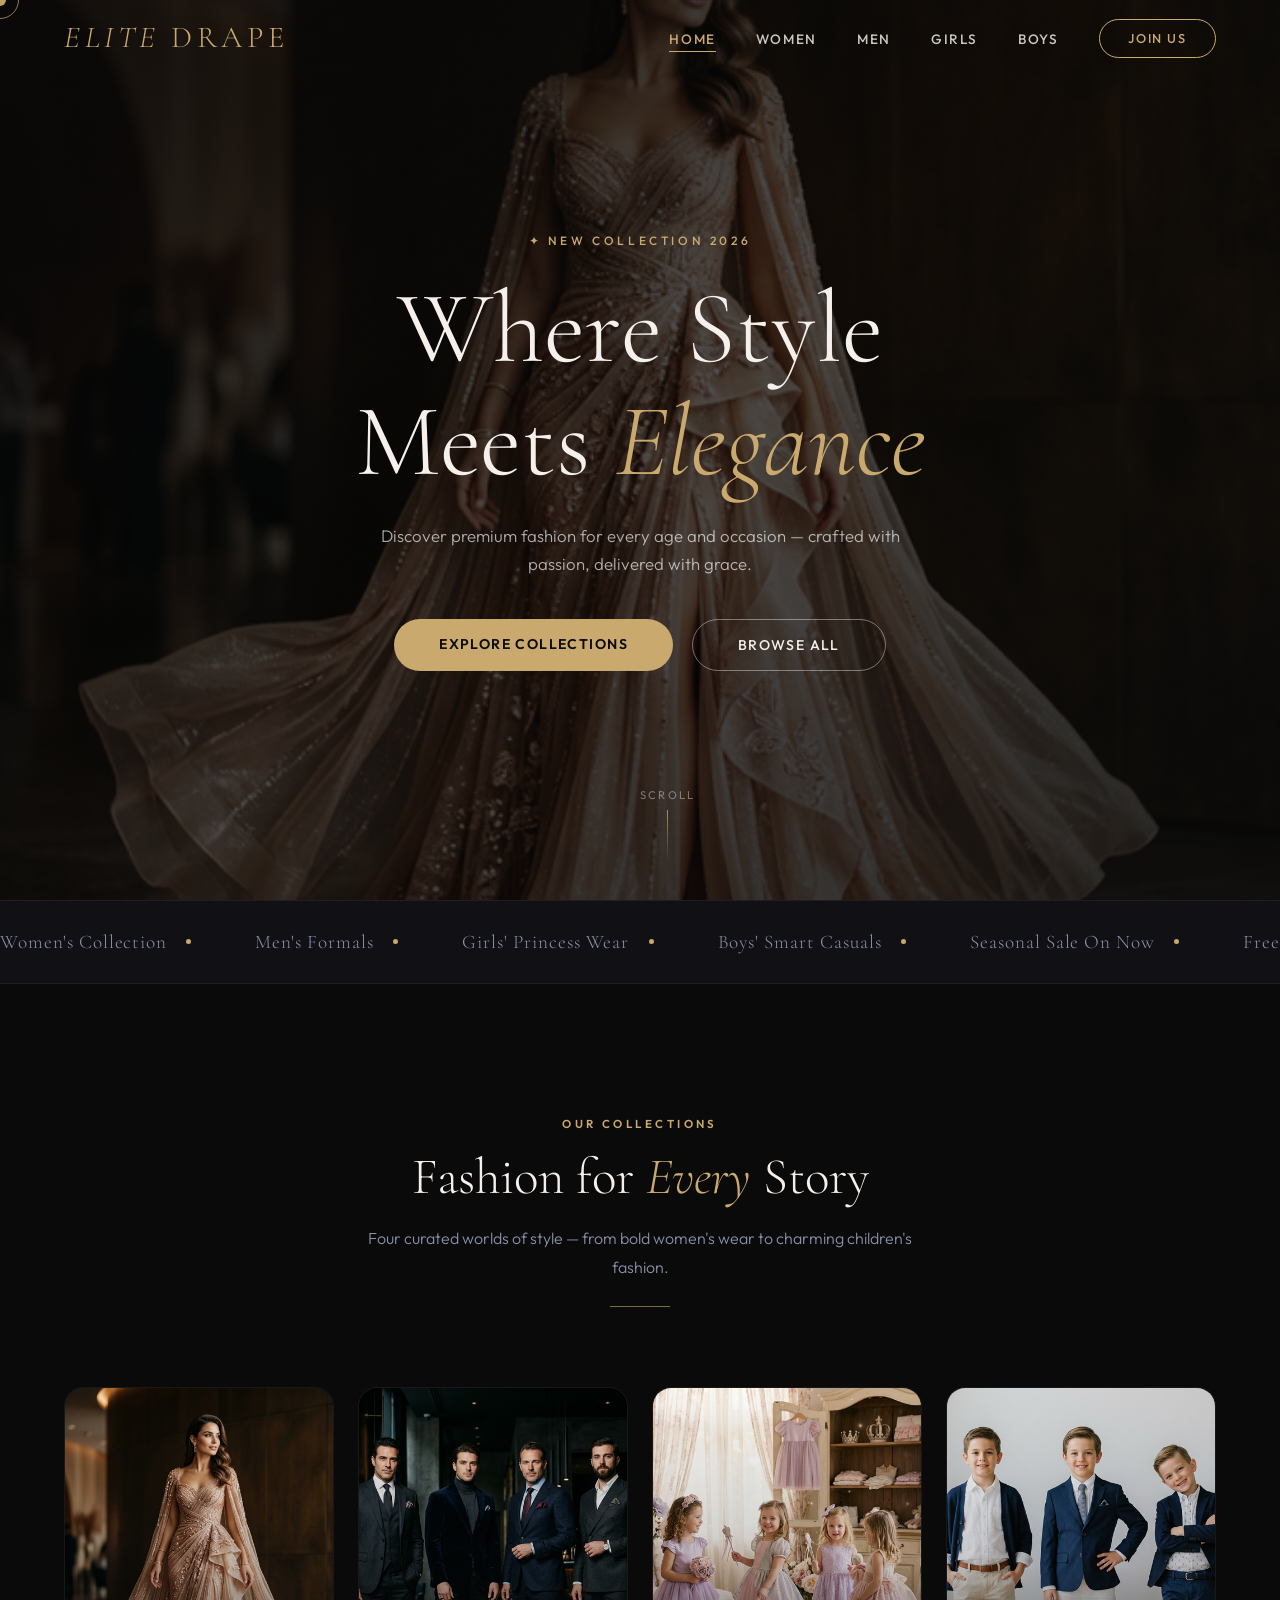
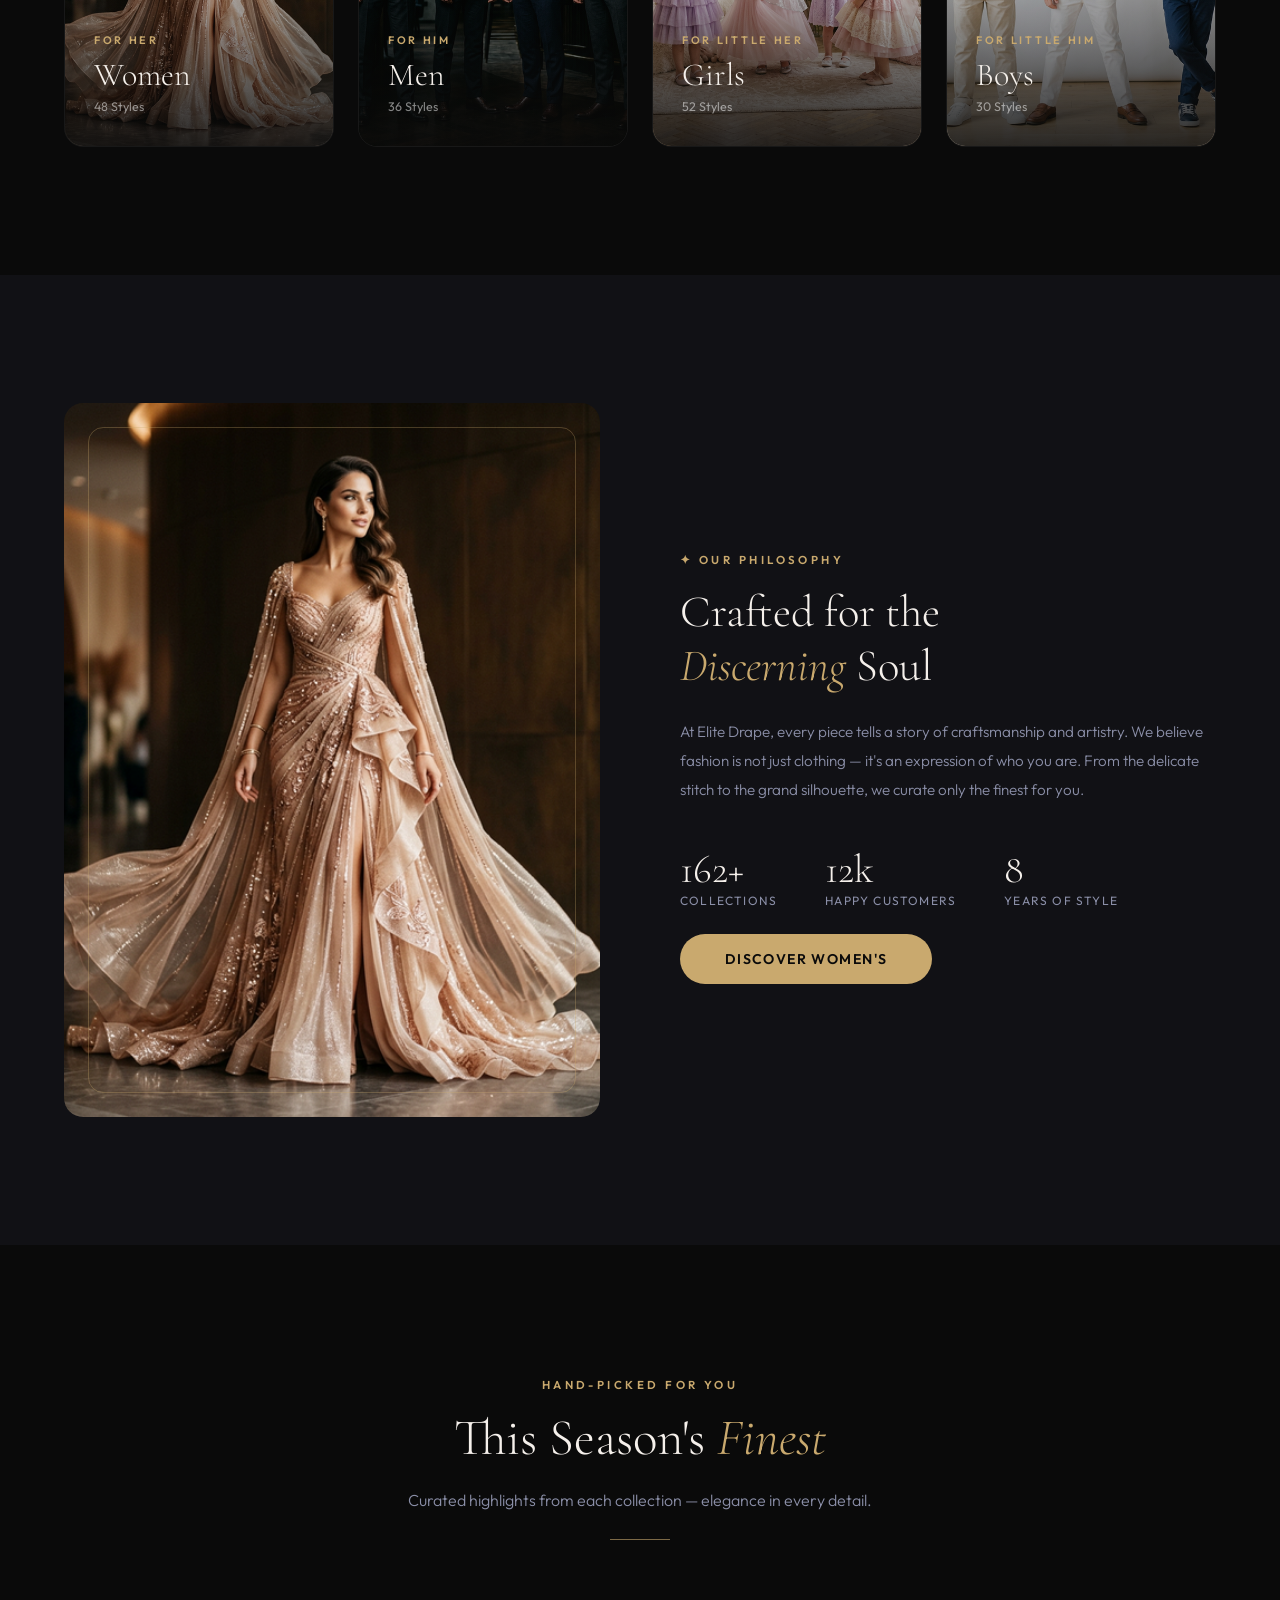
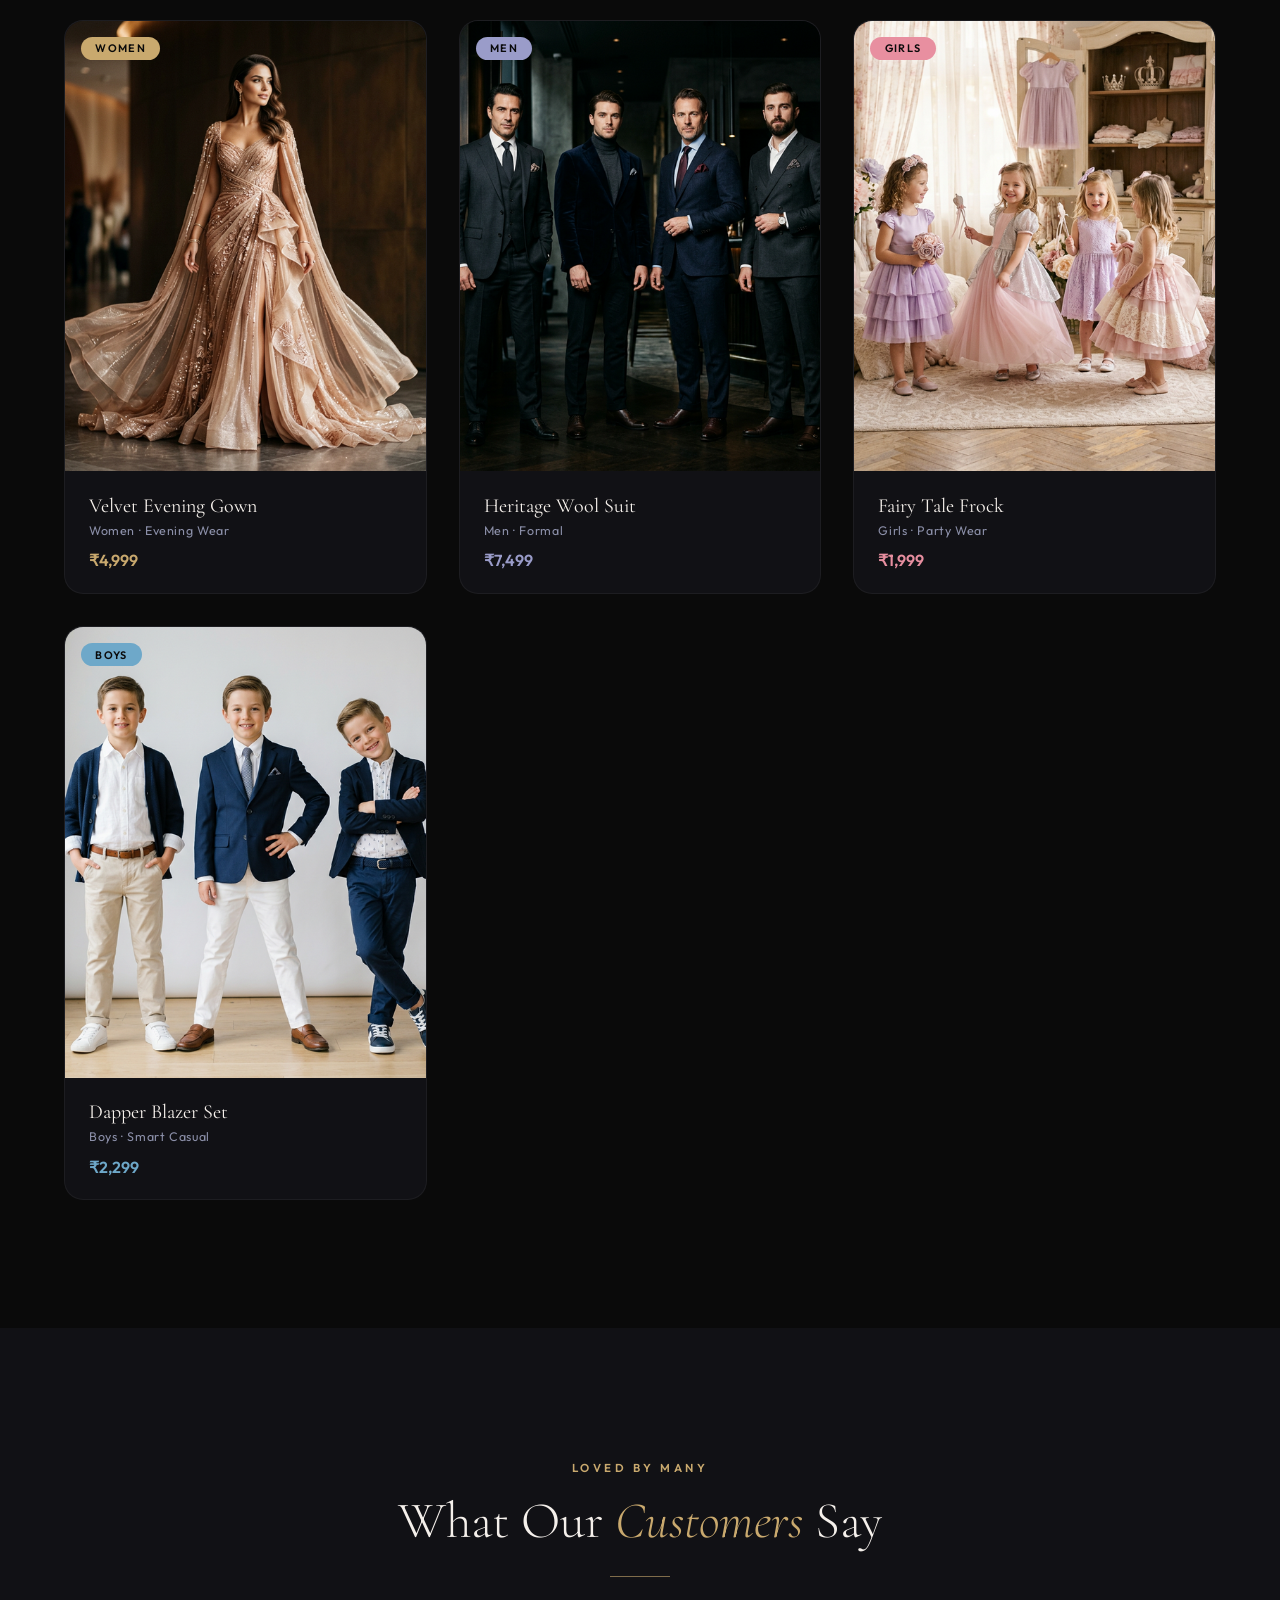
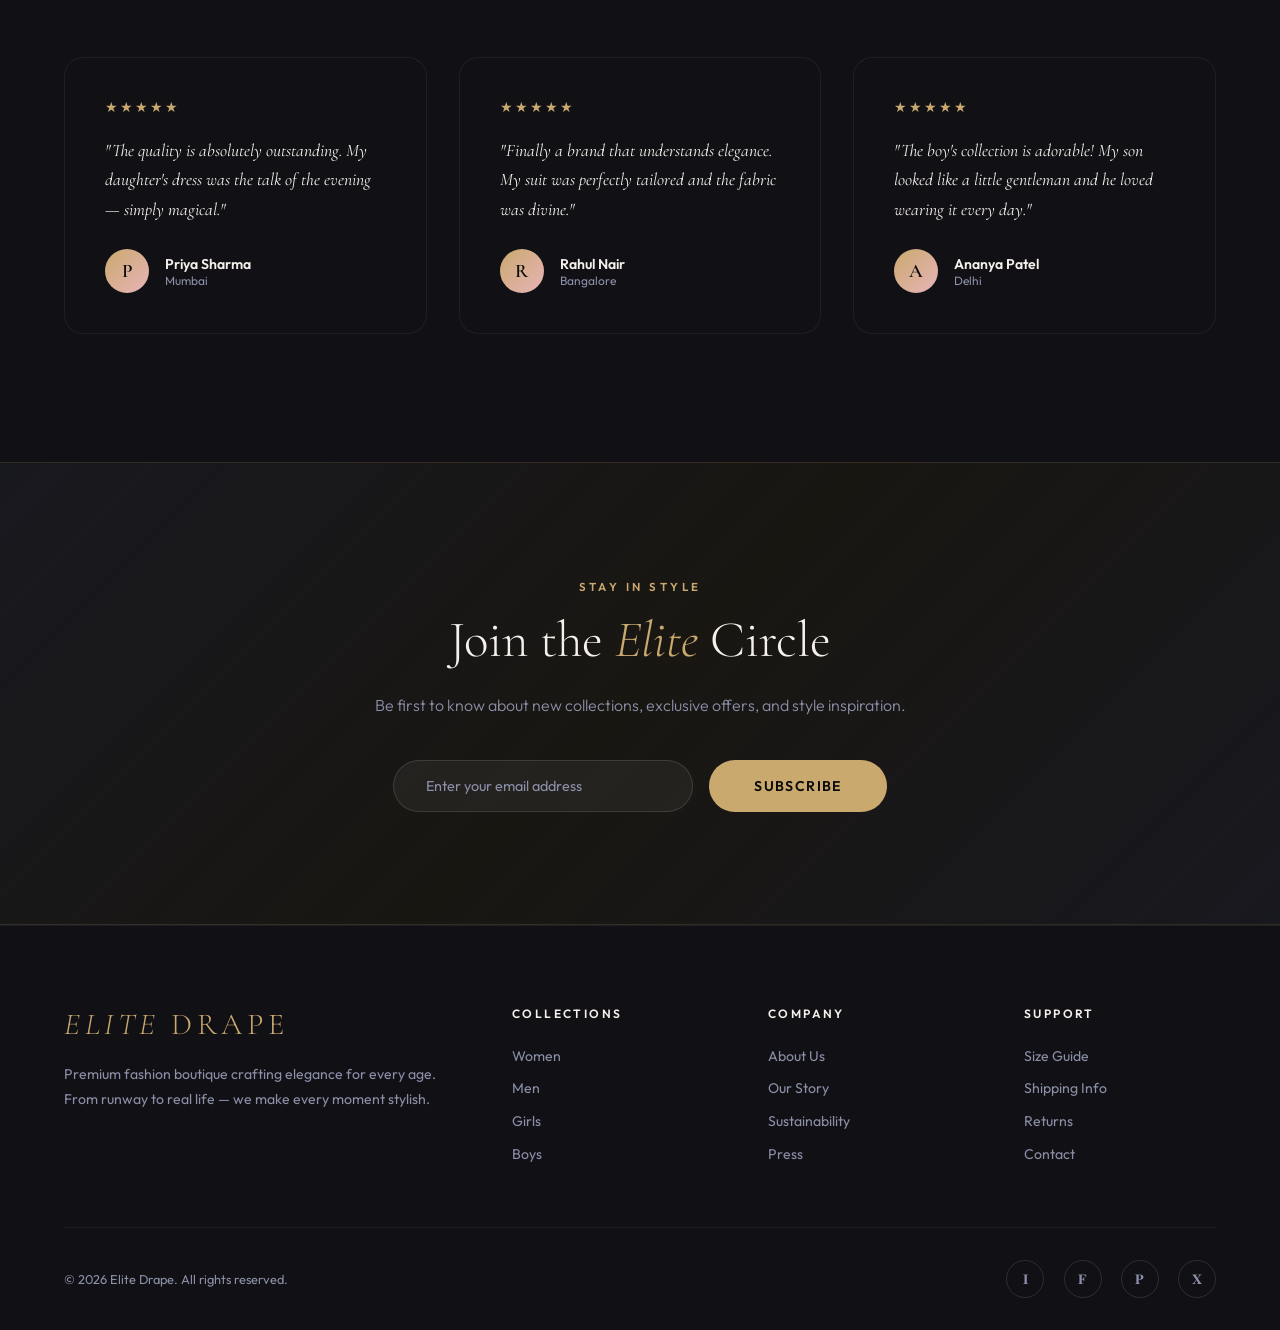
==== commit d0be514a: "random change" ====
--- a/fashion-boutique/index.html
+++ b/fashion-boutique/index.html
@@ -1,337 +1,359 @@
 <!DOCTYPE html>
 <html lang="en">
+
 <head>
   <meta charset="UTF-8" />
   <meta name="viewport" content="width=device-width, initial-scale=1.0" />
-  <title>Elite Drape — Luxury Fashion Boutique</title>
-  <meta name="description" content="Elite Drape — Premium fashion for Women, Men, Girls and Boys. Discover stunning collections crafted with elegance." />
+  <title>ELITE DRAPE — Luxury Fashion Boutique </title>
+  <meta name="description"
+    content="Elite Drape — Premium fashion for Women, Men, Girls and Boys. Discover stunning collections crafted with elegance." />
   <link rel="stylesheet" href="style.css" />
 </head>
+
 <body>
 
-<!-- Loader -->
-<div class="loader" id="loader">
-  <div class="loader-logo"><em>Elite</em> Drape</div>
-  <div class="loader-bar-wrap"><div class="loader-bar"></div></div>
-</div>
-
-<!-- Page Transition -->
-<div class="page-transition"></div>
-
-<!-- Custom Cursor -->
-<div class="cursor"></div>
-<div class="cursor-ring"></div>
-
-<!-- ── NAVBAR ── -->
-<nav class="navbar" id="navbar">
-  <a href="index.html" class="nav-logo"><em>Elite</em> Drape</a>
-  <ul class="nav-links" id="navLinks">
-    <li><a href="index.html">Home</a></li>
-    <li><a href="women.html">Women</a></li>
-    <li><a href="men.html">Men</a></li>
-    <li><a href="girls.html">Girls</a></li>
-    <li><a href="boys.html">Boys</a></li>
-    <li><a href="#newsletter" class="nav-cta">Join Us</a></li>
-  </ul>
-  <div class="hamburger" id="hamburger">
-    <span></span><span></span><span></span>
+  <!-- Loader -->
+  <div class="loader" id="loader">
+    <div class="loader-logo"><em>Elite</em> Drape</div>
+    <div class="loader-bar-wrap">
+      <div class="loader-bar"></div>
+    </div>
   </div>
-</nav>
-
-<!-- ── HERO ── -->
-<section class="hero" id="home">
-  <div class="hero-bg" style="background-image: url('images/hero_women_1772987467261.png');"></div>
-  <div class="hero-overlay"></div>
-  <div class="hero-content">
-    <span class="hero-label">✦ New Collection 2026</span>
-    <h1 class="hero-title">Where Style<br>Meets <em>Elegance</em></h1>
-    <p class="hero-subtitle">Discover premium fashion for every age and occasion — crafted with passion, delivered with grace.</p>
-    <div class="hero-actions">
-      <a href="women.html" class="btn-primary">Explore Collections</a>
-      <a href="#categories" class="btn-outline">Browse All</a>
+
+  <!-- Page Transition -->
+  <div class="page-transition"></div>
+
+  <!-- Custom Cursor -->
+  <div class="cursor"></div>
+  <div class="cursor-ring"></div>
+
+  <!-- ── NAVBAR ── -->
+  <nav class="navbar" id="navbar">
+    <a href="index.html" class="nav-logo"><em>Elite</em> Drape</a>
+    <ul class="nav-links" id="navLinks">
+      <li><a href="index.html">Home</a></li>
+      <li><a href="women.html">Women</a></li>
+      <li><a href="men.html">Men</a></li>
+      <li><a href="girls.html">Girls</a></li>
+      <li><a href="boys.html">Boys</a></li>
+      <li><a href="#newsletter" class="nav-cta">Join Us</a></li>
+    </ul>
+    <div class="hamburger" id="hamburger">
+      <span></span><span></span><span></span>
+    </div>
+  </nav>
+
+  <!-- ── HERO ── -->
+  <section class="hero" id="home">
+    <div class="hero-bg" style="background-image: url('images/hero_women_1772987467261.png');"></div>
+    <div class="hero-overlay"></div>
+    <div class="hero-content">
+      <span class="hero-label">✦ New Collection 2026</span>
+      <h1 class="hero-title">Where Style<br>Meets <em>Elegance</em></h1>
+      <p class="hero-subtitle">Discover premium fashion for every age and occasion — crafted with passion, delivered
+        with grace.</p>
+      <div class="hero-actions">
+        <a href="women.html" class="btn-primary">Explore Collections</a>
+        <a href="#categories" class="btn-outline">Browse All</a>
+      </div>
+    </div>
+    <div class="hero-scroll-hint">
+      <span>Scroll</span>
+      <div class="scroll-line"></div>
+    </div>
+  </section>
+
+  <!-- ── MARQUEE ── -->
+  <div class="marquee-section">
+    <div class="marquee-track" id="marquee">
+      <div class="marquee-item">Women's Collection <span class="marquee-dot"></span></div>
+      <div class="marquee-item">Men's Formals <span class="marquee-dot"></span></div>
+      <div class="marquee-item">Girls' Princess Wear <span class="marquee-dot"></span></div>
+      <div class="marquee-item">Boys' Smart Casuals <span class="marquee-dot"></span></div>
+      <div class="marquee-item">Seasonal Sale On Now <span class="marquee-dot"></span></div>
+      <div class="marquee-item">Free Shipping Over ₹999 <span class="marquee-dot"></span></div>
+      <div class="marquee-item">Women's Collection <span class="marquee-dot"></span></div>
+      <div class="marquee-item">Men's Formals <span class="marquee-dot"></span></div>
+      <div class="marquee-item">Girls' Princess Wear <span class="marquee-dot"></span></div>
+      <div class="marquee-item">Boys' Smart Casuals <span class="marquee-dot"></span></div>
+      <div class="marquee-item">Seasonal Sale On Now <span class="marquee-dot"></span></div>
+      <div class="marquee-item">Free Shipping Over ₹999 <span class="marquee-dot"></span></div>
     </div>
   </div>
-  <div class="hero-scroll-hint">
-    <span>Scroll</span>
-    <div class="scroll-line"></div>
-  </div>
-</section>
-
-<!-- ── MARQUEE ── -->
-<div class="marquee-section">
-  <div class="marquee-track" id="marquee">
-    <div class="marquee-item">Women's Collection <span class="marquee-dot"></span></div>
-    <div class="marquee-item">Men's Formals <span class="marquee-dot"></span></div>
-    <div class="marquee-item">Girls' Princess Wear <span class="marquee-dot"></span></div>
-    <div class="marquee-item">Boys' Smart Casuals <span class="marquee-dot"></span></div>
-    <div class="marquee-item">Seasonal Sale On Now <span class="marquee-dot"></span></div>
-    <div class="marquee-item">Free Shipping Over ₹999 <span class="marquee-dot"></span></div>
-    <div class="marquee-item">Women's Collection <span class="marquee-dot"></span></div>
-    <div class="marquee-item">Men's Formals <span class="marquee-dot"></span></div>
-    <div class="marquee-item">Girls' Princess Wear <span class="marquee-dot"></span></div>
-    <div class="marquee-item">Boys' Smart Casuals <span class="marquee-dot"></span></div>
-    <div class="marquee-item">Seasonal Sale On Now <span class="marquee-dot"></span></div>
-    <div class="marquee-item">Free Shipping Over ₹999 <span class="marquee-dot"></span></div>
-  </div>
-</div>
-
-<!-- ── CATEGORIES ── -->
-<section class="section" id="categories">
-  <div class="container">
-    <div class="section-header reveal">
-      <span class="section-tag">Our Collections</span>
-      <h2 class="section-title">Fashion for <em>Every</em> Story</h2>
-      <p class="section-desc">Four curated worlds of style — from bold women's wear to charming children's fashion.</p>
-      <div class="divider"></div>
-    </div>
-    <div class="categories-grid">
-      <a href="women.html" class="category-card reveal reveal-delay-1">
-        <img src="images/hero_women_1772987467261.png" alt="Women's Collection" />
-        <div class="category-card-overlay">
-          <span class="category-card-label">For Her</span>
-          <h3 class="category-card-name">Women</h3>
-          <p class="category-card-count">48 Styles</p>
-        </div>
-        <div class="category-card-arrow">→</div>
-      </a>
-      <a href="men.html" class="category-card reveal reveal-delay-2">
-        <img src="images/hero_men_1772987524815.png" alt="Men's Collection" />
-        <div class="category-card-overlay">
-          <span class="category-card-label">For Him</span>
-          <h3 class="category-card-name">Men</h3>
-          <p class="category-card-count">36 Styles</p>
-        </div>
-        <div class="category-card-arrow">→</div>
-      </a>
-      <a href="girls.html" class="category-card reveal reveal-delay-3">
-        <img src="images/hero_girls_1772987487366.png" alt="Girls' Collection" />
-        <div class="category-card-overlay">
-          <span class="category-card-label">For Little Her</span>
-          <h3 class="category-card-name">Girls</h3>
-          <p class="category-card-count">52 Styles</p>
-        </div>
-        <div class="category-card-arrow">→</div>
-      </a>
-      <a href="boys.html" class="category-card reveal reveal-delay-4">
-        <img src="images/hero_boys_1772987503543.png" alt="Boys' Collection" />
-        <div class="category-card-overlay">
-          <span class="category-card-label">For Little Him</span>
-          <h3 class="category-card-name">Boys</h3>
-          <p class="category-card-count">30 Styles</p>
-        </div>
-        <div class="category-card-arrow">→</div>
-      </a>
-    </div>
-  </div>
-</section>
-
-<!-- ── FEATURE / STORY ── -->
-<section class="section" style="background: var(--clr-surface);">
-  <div class="container">
-    <div class="feature-section">
-      <div class="feature-img-wrap reveal">
-        <img src="images/hero_women_1772987467261.png" alt="Our Story" />
-        <div class="feature-img-frame"></div>
-      </div>
-      <div class="feature-content reveal reveal-delay-2">
-        <p class="feature-tag">✦ Our Philosophy</p>
-        <h2 class="feature-title">Crafted for the<br><em>Discerning</em> Soul</h2>
-        <p class="feature-desc">At Elite Drape, every piece tells a story of craftsmanship and artistry. We believe fashion is not just clothing — it's an expression of who you are. From the delicate stitch to the grand silhouette, we curate only the finest for you.</p>
-        <div class="feature-stats">
-          <div>
-            <div class="stat-num"><span class="count-up" data-count="166" data-suffix="+">0+</span></div>
-            <div class="stat-label">Collections</div>
-          </div>
-          <div>
-            <div class="stat-num"><span class="count-up" data-count="12" data-suffix="k">0k</span></div>
-            <div class="stat-label">Happy Customers</div>
-          </div>
-          <div>
-            <div class="stat-num"><span class="count-up" data-count="8" data-suffix="">0</span></div>
-            <div class="stat-label">Years of Style</div>
-          </div>
-        </div>
-        <a href="women.html" class="btn-primary">Discover Women's</a>
-      </div>
-    </div>
-  </div>
-</section>
-
-<!-- ── FEATURED PRODUCTS ── -->
-<section class="section" id="featured">
-  <div class="container">
-    <div class="section-header reveal">
-      <span class="section-tag">Hand-Picked For You</span>
-      <h2 class="section-title">This Season's <em>Finest</em></h2>
-      <p class="section-desc">Curated highlights from each collection — elegance in every detail.</p>
-      <div class="divider"></div>
-    </div>
-    <div class="products-grid">
-      <!-- Women -->
-      <div class="product-card reveal reveal-delay-1">
-        <div class="product-img-wrap">
-          <img src="images/hero_women_1772987467261.png" alt="Evening Gown" />
-          <span class="product-badge">Women</span>
-          <div class="product-overlay"><div class="product-overlay-btn">View Details</div></div>
-        </div>
-        <div class="product-info">
-          <h3 class="product-name">Velvet Evening Gown</h3>
-          <p class="product-meta">Women · Evening Wear</p>
-          <p class="product-price">₹4,999</p>
-        </div>
-      </div>
-      <!-- Men -->
-      <div class="product-card reveal reveal-delay-2">
-        <div class="product-img-wrap">
-          <img src="images/hero_men_1772987524815.png" alt="Classic Suit" />
-          <span class="product-badge" style="background: var(--men-accent)">Men</span>
-          <div class="product-overlay"><div class="product-overlay-btn">View Details</div></div>
-        </div>
-        <div class="product-info">
-          <h3 class="product-name">Heritage Wool Suit</h3>
-          <p class="product-meta">Men · Formal</p>
-          <p class="product-price" style="color: var(--men-accent)">₹7,499</p>
-        </div>
-      </div>
-      <!-- Girls -->
-      <div class="product-card reveal reveal-delay-3">
-        <div class="product-img-wrap">
-          <img src="images/hero_girls_1772987487366.png" alt="Princess Dress" />
-          <span class="product-badge" style="background: var(--girls-accent)">Girls</span>
-          <div class="product-overlay"><div class="product-overlay-btn">View Details</div></div>
-        </div>
-        <div class="product-info">
-          <h3 class="product-name">Fairy Tale Frock</h3>
-          <p class="product-meta">Girls · Party Wear</p>
-          <p class="product-price" style="color: var(--girls-accent)">₹1,999</p>
-        </div>
-      </div>
-      <!-- Boys -->
-      <div class="product-card reveal reveal-delay-4">
-        <div class="product-img-wrap">
-          <img src="images/hero_boys_1772987503543.png" alt="Boys Blazer" />
-          <span class="product-badge" style="background: var(--boys-accent)">Boys</span>
-          <div class="product-overlay"><div class="product-overlay-btn">View Details</div></div>
-        </div>
-        <div class="product-info">
-          <h3 class="product-name">Dapper Blazer Set</h3>
-          <p class="product-meta">Boys · Smart Casual</p>
-          <p class="product-price" style="color: var(--boys-accent)">₹2,299</p>
-        </div>
-      </div>
-    </div>
-  </div>
-</section>
-
-<!-- ── TESTIMONIALS ── -->
-<section class="section" style="background: var(--clr-surface);">
-  <div class="container">
-    <div class="section-header reveal">
-      <span class="section-tag">Loved By Many</span>
-      <h2 class="section-title">What Our <em>Customers</em> Say</h2>
-      <div class="divider"></div>
-    </div>
-    <div class="testimonials-grid">
-      <div class="testimonial-card reveal reveal-delay-1">
-        <div class="testimonial-stars">★★★★★</div>
-        <p class="testimonial-text">"The quality is absolutely outstanding. My daughter's dress was the talk of the evening — simply magical."</p>
-        <div class="testimonial-author">
-          <div class="testimonial-avatar">P</div>
-          <div>
-            <div class="testimonial-name">Priya Sharma</div>
-            <div class="testimonial-role">Mumbai</div>
-          </div>
-        </div>
-      </div>
-      <div class="testimonial-card reveal reveal-delay-2">
-        <div class="testimonial-stars">★★★★★</div>
-        <p class="testimonial-text">"Finally a brand that understands elegance. My suit was perfectly tailored and the fabric was divine."</p>
-        <div class="testimonial-author">
-          <div class="testimonial-avatar">R</div>
-          <div>
-            <div class="testimonial-name">Rahul Nair</div>
-            <div class="testimonial-role">Bangalore</div>
-          </div>
-        </div>
-      </div>
-      <div class="testimonial-card reveal reveal-delay-3">
-        <div class="testimonial-stars">★★★★★</div>
-        <p class="testimonial-text">"The boy's collection is adorable! My son looked like a little gentleman and he loved wearing it every day."</p>
-        <div class="testimonial-author">
-          <div class="testimonial-avatar">A</div>
-          <div>
-            <div class="testimonial-name">Ananya Patel</div>
-            <div class="testimonial-role">Delhi</div>
-          </div>
-        </div>
-      </div>
-    </div>
-  </div>
-</section>
-
-<!-- ── NEWSLETTER ── -->
-<section class="cta-section" id="newsletter">
-  <div class="container">
-    <div class="reveal">
-      <span class="section-tag">Stay In Style</span>
-      <h2 class="section-title">Join the <em>Elite</em> Circle</h2>
-      <p class="section-desc">Be first to know about new collections, exclusive offers, and style inspiration.</p>
-      <form class="cta-form" onsubmit="return false;">
-        <input type="email" placeholder="Enter your email address" id="emailInput" />
-        <button type="submit" class="btn-primary">Subscribe</button>
-      </form>
-    </div>
-  </div>
-</section>
-
-<!-- ── FOOTER ── -->
-<footer>
-  <div class="container">
-    <div class="footer-grid">
-      <div class="footer-brand">
-        <span class="nav-logo"><em>Elite</em> Drape</span>
-        <p class="footer-about">Premium fashion boutique crafting elegance for every age. From runway to real life — we make every moment stylish.</p>
-      </div>
-      <div class="footer-col">
-        <h4>Collections</h4>
-        <ul>
-          <li><a href="women.html">Women</a></li>
-          <li><a href="men.html">Men</a></li>
-          <li><a href="girls.html">Girls</a></li>
-          <li><a href="boys.html">Boys</a></li>
-        </ul>
-      </div>
-      <div class="footer-col">
-        <h4>Company</h4>
-        <ul>
-          <li><a href="#">About Us</a></li>
-          <li><a href="#">Our Story</a></li>
-          <li><a href="#">Sustainability</a></li>
-          <li><a href="#">Press</a></li>
-        </ul>
-      </div>
-      <div class="footer-col">
-        <h4>Support</h4>
-        <ul>
-          <li><a href="#">Size Guide</a></li>
-          <li><a href="#">Shipping Info</a></li>
-          <li><a href="#">Returns</a></li>
-          <li><a href="#">Contact</a></li>
-        </ul>
-      </div>
-    </div>
-    <div class="footer-bottom">
-      <p>© 2026 Elite Drape. All rights reserved.</p>
-      <div class="social-links">
-        <a href="#" title="Instagram">𝐈</a>
-        <a href="#" title="Facebook">𝐅</a>
-        <a href="#" title="Pinterest">𝐏</a>
-        <a href="#" title="Twitter">𝐗</a>
-      </div>
-    </div>
-  </div>
-</footer>
-
-<script src="main.js"></script>
+
+  <!-- ── CATEGORIES ── -->
+  <section class="section" id="categories">
+    <div class="container">
+      <div class="section-header reveal">
+        <span class="section-tag">Our Collections</span>
+        <h2 class="section-title">Fashion for <em>Every</em> Story</h2>
+        <p class="section-desc">Four curated worlds of style — from bold women's wear to charming children's fashion.
+        </p>
+        <div class="divider"></div>
+      </div>
+      <div class="categories-grid">
+        <a href="women.html" class="category-card reveal reveal-delay-1">
+          <img src="images/hero_women_1772987467261.png" alt="Women's Collection" />
+          <div class="category-card-overlay">
+            <span class="category-card-label">For Her</span>
+            <h3 class="category-card-name">Women</h3>
+            <p class="category-card-count">48 Styles</p>
+          </div>
+          <div class="category-card-arrow">→</div>
+        </a>
+        <a href="men.html" class="category-card reveal reveal-delay-2">
+          <img src="images/hero_men_1772987524815.png" alt="Men's Collection" />
+          <div class="category-card-overlay">
+            <span class="category-card-label">For Him</span>
+            <h3 class="category-card-name">Men</h3>
+            <p class="category-card-count">36 Styles</p>
+          </div>
+          <div class="category-card-arrow">→</div>
+        </a>
+        <a href="girls.html" class="category-card reveal reveal-delay-3">
+          <img src="images/hero_girls_1772987487366.png" alt="Girls' Collection" />
+          <div class="category-card-overlay">
+            <span class="category-card-label">For Little Her</span>
+            <h3 class="category-card-name">Girls</h3>
+            <p class="category-card-count">52 Styles</p>
+          </div>
+          <div class="category-card-arrow">→</div>
+        </a>
+        <a href="boys.html" class="category-card reveal reveal-delay-4">
+          <img src="images/hero_boys_1772987503543.png" alt="Boys' Collection" />
+          <div class="category-card-overlay">
+            <span class="category-card-label">For Little Him</span>
+            <h3 class="category-card-name">Boys</h3>
+            <p class="category-card-count">30 Styles</p>
+          </div>
+          <div class="category-card-arrow">→</div>
+        </a>
+      </div>
+    </div>
+  </section>
+
+  <!-- ── FEATURE / STORY ── -->
+  <section class="section" style="background: var(--clr-surface);">
+    <div class="container">
+      <div class="feature-section">
+        <div class="feature-img-wrap reveal">
+          <img src="images/hero_women_1772987467261.png" alt="Our Story" />
+          <div class="feature-img-frame"></div>
+        </div>
+        <div class="feature-content reveal reveal-delay-2">
+          <p class="feature-tag">✦ Our Philosophy</p>
+          <h2 class="feature-title">Crafted for the<br><em>Discerning</em> Soul</h2>
+          <p class="feature-desc">At Elite Drape, every piece tells a story of craftsmanship and artistry. We believe
+            fashion is not just clothing — it's an expression of who you are. From the delicate stitch to the grand
+            silhouette, we curate only the finest for you.</p>
+          <div class="feature-stats">
+            <div>
+              <div class="stat-num"><span class="count-up" data-count="166" data-suffix="+">0+</span></div>
+              <div class="stat-label">Collections</div>
+            </div>
+            <div>
+              <div class="stat-num"><span class="count-up" data-count="12" data-suffix="k">0k</span></div>
+              <div class="stat-label">Happy Customers</div>
+            </div>
+            <div>
+              <div class="stat-num"><span class="count-up" data-count="8" data-suffix="">0</span></div>
+              <div class="stat-label">Years of Style</div>
+            </div>
+          </div>
+          <a href="women.html" class="btn-primary">Discover Women's</a>
+        </div>
+      </div>
+    </div>
+  </section>
+
+  <!-- ── FEATURED PRODUCTS ── -->
+  <section class="section" id="featured">
+    <div class="container">
+      <div class="section-header reveal">
+        <span class="section-tag">Hand-Picked For You</span>
+        <h2 class="section-title">This Season's <em>Finest</em></h2>
+        <p class="section-desc">Curated highlights from each collection — elegance in every detail.</p>
+        <div class="divider"></div>
+      </div>
+      <div class="products-grid">
+        <!-- Women -->
+        <div class="product-card reveal reveal-delay-1">
+          <div class="product-img-wrap">
+            <img src="images/hero_women_1772987467261.png" alt="Evening Gown" />
+            <span class="product-badge">Women</span>
+            <div class="product-overlay">
+              <div class="product-overlay-btn">View Details</div>
+            </div>
+          </div>
+          <div class="product-info">
+            <h3 class="product-name">Velvet Evening Gown</h3>
+            <p class="product-meta">Women · Evening Wear</p>
+            <p class="product-price">₹4,999</p>
+          </div>
+        </div>
+        <!-- Men -->
+        <div class="product-card reveal reveal-delay-2">
+          <div class="product-img-wrap">
+            <img src="images/hero_men_1772987524815.png" alt="Classic Suit" />
+            <span class="product-badge" style="background: var(--men-accent)">Men</span>
+            <div class="product-overlay">
+              <div class="product-overlay-btn">View Details</div>
+            </div>
+          </div>
+          <div class="product-info">
+            <h3 class="product-name">Heritage Wool Suit</h3>
+            <p class="product-meta">Men · Formal</p>
+            <p class="product-price" style="color: var(--men-accent)">₹7,499</p>
+          </div>
+        </div>
+        <!-- Girls -->
+        <div class="product-card reveal reveal-delay-3">
+          <div class="product-img-wrap">
+            <img src="images/hero_girls_1772987487366.png" alt="Princess Dress" />
+            <span class="product-badge" style="background: var(--girls-accent)">Girls</span>
+            <div class="product-overlay">
+              <div class="product-overlay-btn">View Details</div>
+            </div>
+          </div>
+          <div class="product-info">
+            <h3 class="product-name">Fairy Tale Frock</h3>
+            <p class="product-meta">Girls · Party Wear</p>
+            <p class="product-price" style="color: var(--girls-accent)">₹1,999</p>
+          </div>
+        </div>
+        <!-- Boys -->
+        <div class="product-card reveal reveal-delay-4">
+          <div class="product-img-wrap">
+            <img src="images/hero_boys_1772987503543.png" alt="Boys Blazer" />
+            <span class="product-badge" style="background: var(--boys-accent)">Boys</span>
+            <div class="product-overlay">
+              <div class="product-overlay-btn">View Details</div>
+            </div>
+          </div>
+          <div class="product-info">
+            <h3 class="product-name">Dapper Blazer Set</h3>
+            <p class="product-meta">Boys · Smart Casual</p>
+            <p class="product-price" style="color: var(--boys-accent)">₹2,299</p>
+          </div>
+        </div>
+      </div>
+    </div>
+  </section>
+
+  <!-- ── TESTIMONIALS ── -->
+  <section class="section" style="background: var(--clr-surface);">
+    <div class="container">
+      <div class="section-header reveal">
+        <span class="section-tag">Loved By Many</span>
+        <h2 class="section-title">What Our <em>Customers</em> Say</h2>
+        <div class="divider"></div>
+      </div>
+      <div class="testimonials-grid">
+        <div class="testimonial-card reveal reveal-delay-1">
+          <div class="testimonial-stars">★★★★★</div>
+          <p class="testimonial-text">"The quality is absolutely outstanding. My daughter's dress was the talk of the
+            evening — simply magical."</p>
+          <div class="testimonial-author">
+            <div class="testimonial-avatar">P</div>
+            <div>
+              <div class="testimonial-name">Priya Sharma</div>
+              <div class="testimonial-role">Mumbai</div>
+            </div>
+          </div>
+        </div>
+        <div class="testimonial-card reveal reveal-delay-2">
+          <div class="testimonial-stars">★★★★★</div>
+          <p class="testimonial-text">"Finally a brand that understands elegance. My suit was perfectly tailored and the
+            fabric was divine."</p>
+          <div class="testimonial-author">
+            <div class="testimonial-avatar">R</div>
+            <div>
+              <div class="testimonial-name">Rahul Nair</div>
+              <div class="testimonial-role">Bangalore</div>
+            </div>
+          </div>
+        </div>
+        <div class="testimonial-card reveal reveal-delay-3">
+          <div class="testimonial-stars">★★★★★</div>
+          <p class="testimonial-text">"The boy's collection is adorable! My son looked like a little gentleman and he
+            loved wearing it every day."</p>
+          <div class="testimonial-author">
+            <div class="testimonial-avatar">A</div>
+            <div>
+              <div class="testimonial-name">Ananya Patel</div>
+              <div class="testimonial-role">Delhi</div>
+            </div>
+          </div>
+        </div>
+      </div>
+    </div>
+  </section>
+
+  <!-- ── NEWSLETTER ── -->
+  <section class="cta-section" id="newsletter">
+    <div class="container">
+      <div class="reveal">
+        <span class="section-tag">Stay In Style</span>
+        <h2 class="section-title">Join the <em>Elite</em> Circle</h2>
+        <p class="section-desc">Be first to know about new collections, exclusive offers, and style inspiration.</p>
+        <form class="cta-form" onsubmit="return false;">
+          <input type="email" placeholder="Enter your email address" id="emailInput" />
+          <button type="submit" class="btn-primary">Subscribe</button>
+        </form>
+      </div>
+    </div>
+  </section>
+
+  <!-- ── FOOTER ── -->
+  <footer>
+    <div class="container">
+      <div class="footer-grid">
+        <div class="footer-brand">
+          <span class="nav-logo"><em>Elite</em> Drape</span>
+          <p class="footer-about">Premium fashion boutique crafting elegance for every age. From runway to real life —
+            we make every moment stylish.</p>
+        </div>
+        <div class="footer-col">
+          <h4>Collections</h4>
+          <ul>
+            <li><a href="women.html">Women</a></li>
+            <li><a href="men.html">Men</a></li>
+            <li><a href="girls.html">Girls</a></li>
+            <li><a href="boys.html">Boys</a></li>
+          </ul>
+        </div>
+        <div class="footer-col">
+          <h4>Company</h4>
+          <ul>
+            <li><a href="#">About Us</a></li>
+            <li><a href="#">Our Story</a></li>
+            <li><a href="#">Sustainability</a></li>
+            <li><a href="#">Press</a></li>
+          </ul>
+        </div>
+        <div class="footer-col">
+          <h4>Support</h4>
+          <ul>
+            <li><a href="#">Size Guide</a></li>
+            <li><a href="#">Shipping Info</a></li>
+            <li><a href="#">Returns</a></li>
+            <li><a href="#">Contact</a></li>
+          </ul>
+        </div>
+      </div>
+      <div class="footer-bottom">
+        <p>© 2026 Elite Drape. All rights reserved.</p>
+        <div class="social-links">
+          <a href="#" title="Instagram">𝐈</a>
+          <a href="#" title="Facebook">𝐅</a>
+          <a href="#" title="Pinterest">𝐏</a>
+          <a href="#" title="Twitter">𝐗</a>
+        </div>
+      </div>
+    </div>
+  </footer>
+
+  <script src="main.js"></script>
 </body>
-</html>
+
+</html>
